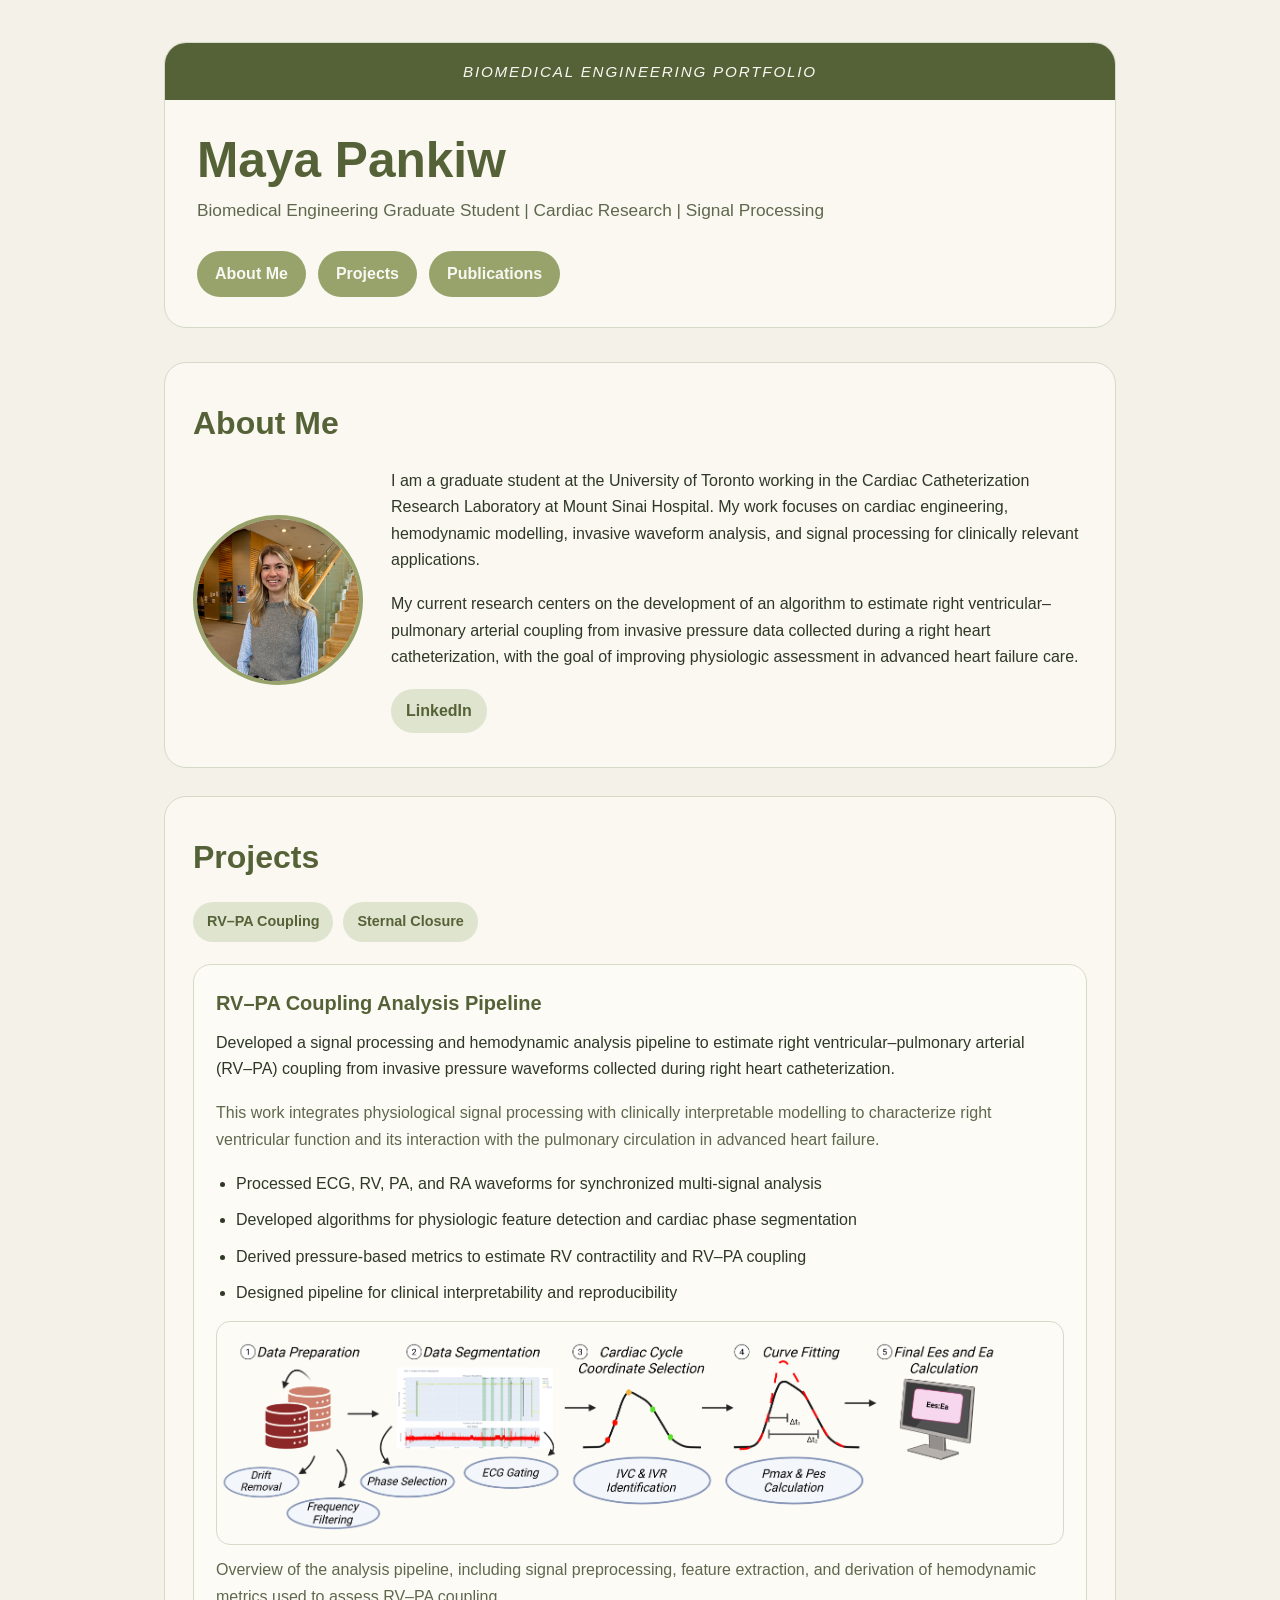
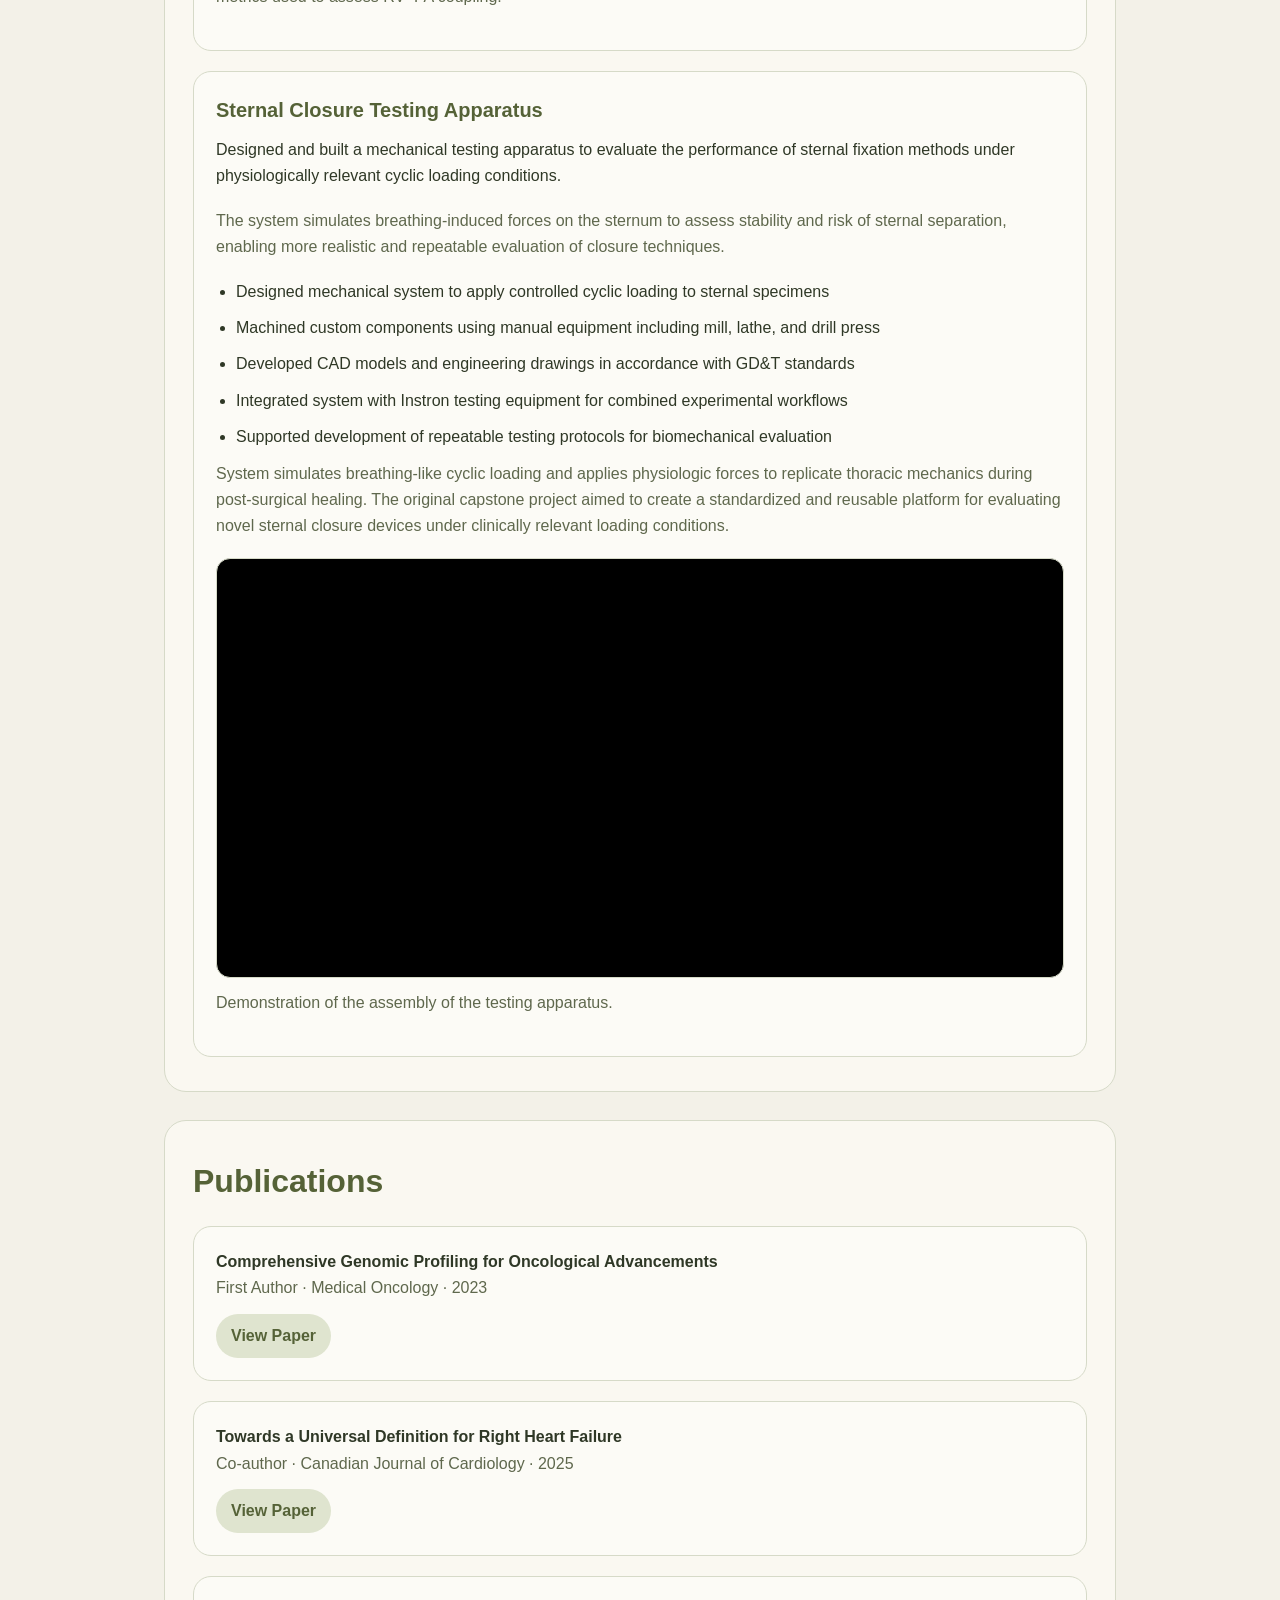
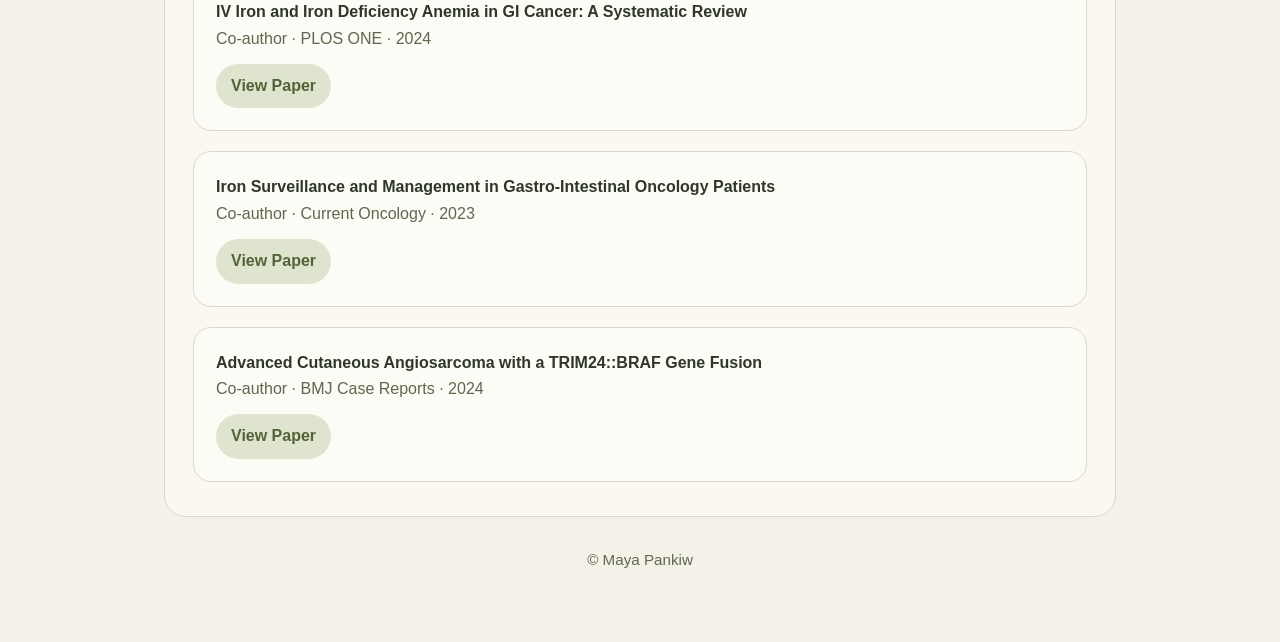
==== index.html @ 1ba50d55 "Update Website Wording index.html" ====
<!DOCTYPE html>
<html lang="en">
<head>
    <meta charset="UTF-8">
    <meta name="viewport" content="width=device-width, initial-scale=1.0">
    <title>Maya Pankiw</title>
    <style>
        :root {
            --bg: #F3F1E8;
            --card: #FAF8F1;
            --text: #2F3826;
            --muted: #5F684D;
            --accent: #97A36A;
            --accent-dark: #556237;
            --accent-soft: #DFE4CF;
            --border: #D6DAC8;
            --white-soft: #F8F7F2;
        }

        * {
            box-sizing: border-box;
            scroll-behavior: smooth;
        }

        body {
            margin: 0;
            font-family: -apple-system, BlinkMacSystemFont, "Segoe UI", Roboto, sans-serif;
            background: var(--bg);
            color: var(--text);
            line-height: 1.65;
        }

        .container {
            max-width: 1000px;
            margin: 0 auto;
            padding: 42px 24px 70px;
        }

        .hero {
            background: var(--card);
            border: 1px solid var(--border);
            border-radius: 22px;
            overflow: hidden;
            margin-bottom: 34px;
        }

        .hero-topbar {
            background: var(--accent-dark);
            color: var(--white-soft);
            text-align: center;
            padding: 16px 0;
            font-size: 0.95rem;
            letter-spacing: 0.12em;
            text-transform: uppercase;
            font-style: italic;
        }

        .hero-content {
            padding: 34px 32px 30px;
        }

        h1 {
            margin: 0 0 10px 0;
            font-size: 3.1rem;
            line-height: 1.05;
            color: var(--accent-dark);
        }

        .subtitle {
            margin: 0;
            color: var(--muted);
            font-size: 1.08rem;
        }

        .nav {
            margin-top: 26px;
            display: flex;
            flex-wrap: wrap;
            gap: 12px;
        }

        .nav a {
            text-decoration: none;
            color: var(--white-soft);
            background: var(--accent);
            padding: 10px 18px;
            border-radius: 999px;
            font-weight: 600;
            transition: 0.2s ease;
        }

        .nav a:hover {
            background: var(--accent-dark);
        }

        section {
            margin-top: 28px;
        }

        .section-card {
            background: var(--card);
            border: 1px solid var(--border);
            border-radius: 22px;
            padding: 34px 28px;
        }

        h2 {
            margin: 0 0 18px 0;
            font-size: 2rem;
            color: var(--accent-dark);
        }

        h3 {
            margin: 0 0 10px 0;
            font-size: 1.25rem;
            color: var(--accent-dark);
        }

        p {
            margin-top: 0;
            margin-bottom: 18px;
        }

        .muted {
            color: var(--muted);
        }

        .about-flex {
            display: flex;
            gap: 28px;
            align-items: center;
        }

        .headshot {
            width: 170px;
            height: 170px;
            object-fit: cover;
            border-radius: 50%;
            border: 4px solid var(--accent);
            flex-shrink: 0;
        }

        .profile-links {
            display: flex;
            flex-wrap: wrap;
            gap: 12px;
            margin-top: 8px;
        }

        .profile-links a {
            text-decoration: none;
            color: var(--accent-dark);
            background: var(--accent-soft);
            padding: 9px 15px;
            border-radius: 999px;
            font-weight: 600;
        }

        .profile-links a:hover {
            background: var(--accent);
            color: var(--white-soft);
        }

        .project-nav {
            display: flex;
            flex-wrap: wrap;
            gap: 10px;
            margin-bottom: 22px;
        }

        .project-nav a {
            text-decoration: none;
            color: var(--accent-dark);
            background: var(--accent-soft);
            padding: 8px 14px;
            border-radius: 999px;
            font-weight: 600;
            font-size: 0.9rem;
        }

        .project-nav a:hover {
            background: var(--accent);
            color: var(--white-soft);
        }

        .project-grid {
            display: grid;
            gap: 20px;
        }

        .project-card {
            border: 1px solid var(--border);
            border-radius: 18px;
            padding: 22px;
            background: rgba(255,255,255,0.35);
        }

        .project-image {
            width: 100%;
            display: block;
            margin-top: 14px;
            border-radius: 14px;
            border: 1px solid var(--border);
        }

        .video-embed {
            width: 100%;
            height: 420px;
            margin-top: 14px;
            border: 1px solid var(--border);
            border-radius: 14px;
            overflow: hidden;
            background: #000;
        }

        .video-embed iframe {
            width: 100%;
            height: 100%;
            border: none;
        }

        ul {
            padding-left: 20px;
            margin-top: 10px;
            margin-bottom: 0;
        }

        li {
            margin-bottom: 10px;
        }

        .footer {
            text-align: center;
            margin-top: 30px;
            color: var(--muted);
            font-size: 0.95rem;
        }

        @media (max-width: 760px) {
            .container {
                padding: 24px 14px 50px;
            }

            .hero-content,
            .section-card {
                padding: 24px 20px;
            }

            h1 {
                font-size: 2.3rem;
            }

            .about-flex {
                flex-direction: column;
                text-align: center;
            }

            .profile-links {
                justify-content: center;
            }

            .headshot {
                width: 140px;
                height: 140px;
            }

            .nav,
            .project-nav {
                justify-content: center;
            }

            .video-embed {
                height: 260px;
            }
        }
    </style>
</head>
<body>
    <div class="container">

        <header class="hero">
            <div class="hero-topbar">
                Biomedical Engineering Portfolio
            </div>

            <div class="hero-content">
                <h1>Maya Pankiw</h1>
                <p class="subtitle">
                    Biomedical Engineering Graduate Student | Cardiac Research | Signal Processing
                </p>

                <nav class="nav">
                    <a href="#about">About Me</a>
                    <a href="#projects">Projects</a>
                    <a href="#publications">Publications</a>
                </nav>
            </div>
        </header>

        <section id="about">
            <div class="section-card">
                <h2>About Me</h2>

                <div class="about-flex">
                    <img src="./mp-headshot.jpeg" alt="Maya Pankiw headshot" class="headshot">

                    <div>
                        <p>
                            I am a graduate student at the University of Toronto working in the Cardiac Catheterization Research Laboratory at Mount Sinai Hospital. My work focuses on cardiac engineering, hemodynamic modelling, invasive waveform analysis, and signal processing for clinically relevant applications.
                        </p>

                        <p>
                            My current research centers on the development of an algorithm to estimate right ventricular–pulmonary arterial coupling from invasive pressure data collected during a right heart catheterization, with the goal of improving physiologic assessment in advanced heart failure care.
                        </p>

                        <div class="profile-links">
                            <a href="https://www.linkedin.com/in/mayapankiw" target="_blank">LinkedIn</a>
                        </div>
                    </div>
                </div>
            </div>
        </section>

        <section id="projects">
            <div class="section-card">
                <h2>Projects</h2>

                <div class="project-nav">
                    <a href="#rvpa">RV–PA Coupling</a>
                    <a href="#sternal">Sternal Closure</a>
                </div>

                <div class="project-grid">

                    <div class="project-card" id="rvpa">
                        <h3>RV–PA Coupling Analysis Pipeline</h3>

                        <p>
                            Developed a signal processing and hemodynamic analysis pipeline to estimate right ventricular–pulmonary arterial (RV–PA) coupling from invasive pressure waveforms collected during right heart catheterization.
                        </p>

                        <p class="muted">
                            This work integrates physiological signal processing with clinically interpretable modelling to characterize right ventricular function and its interaction with the pulmonary circulation in advanced heart failure.
                        </p>

                        <ul>
                            <li>Processed ECG, RV, PA, and RA waveforms for synchronized multi-signal analysis</li>
                            <li>Developed algorithms for physiologic feature detection and cardiac phase segmentation</li>
                            <li>Derived pressure-based metrics to estimate RV contractility and RV–PA coupling</li>
                            <li>Designed pipeline for clinical interpretability and reproducibility</li>
                        </ul>

                        <img src="./Algo-Condensed.png" alt="RV-PA Coupling algorithm overview" class="project-image">

                        <p class="muted" style="margin-top: 12px;">
                            Overview of the analysis pipeline, including signal preprocessing, feature extraction, and derivation of hemodynamic metrics used to assess RV–PA coupling.
                        </p>
                    </div>

                    <div class="project-card" id="sternal">
                        <h3>Sternal Closure Testing Apparatus</h3>

                        <p>
                            Designed and built a mechanical testing apparatus to evaluate the performance of sternal fixation methods under physiologically relevant cyclic loading conditions.
                        </p>

                        <p class="muted">
                            The system simulates breathing-induced forces on the sternum to assess stability and risk of sternal separation, enabling more realistic and repeatable evaluation of closure techniques.
                        </p>

                        <ul>
                            <li>Designed mechanical system to apply controlled cyclic loading to sternal specimens</li>
                            <li>Machined custom components using manual equipment including mill, lathe, and drill press</li>
                            <li>Developed CAD models and engineering drawings in accordance with GD&T standards</li>
                            <li>Integrated system with Instron testing equipment for combined experimental workflows</li>
                            <li>Supported development of repeatable testing protocols for biomechanical evaluation</li>
                        </ul>

                        <p class="muted">
                            System simulates breathing-like cyclic loading and applies physiologic forces to replicate thoracic mechanics during post-surgical healing. The original capstone project aimed to create a standardized and reusable platform for evaluating novel sternal closure devices under clinically relevant loading conditions.
                        </p>

                        <div class="video-embed">
                            <iframe
                                src="https://drive.google.com/file/d/1st239Xb_575VyG1hRy8kA8iKE3fNtm2d0BmwfU2KDoY/preview"
                                allow="autoplay">
                            </iframe>
                        </div>

                        <p class="muted" style="margin-top: 12px;">
                            Demonstration of the assembly of the testing apparatus.
                        </p>
                    </div>

                </div>
            </div>
        </section>

        <section id="publications">
            <div class="section-card">
                <h2>Publications</h2>
        
                <div class="project-grid">
        
                    <div class="project-card">
                        <strong>Comprehensive Genomic Profiling for Oncological Advancements</strong><br>
                        <span class="muted">First Author · Medical Oncology · 2023</span>
        
                        <div class="profile-links" style="margin-top: 12px;">
                            <a href="https://doi.org/10.1007/s12032-023-02228-x" target="_blank">View Paper</a>
                        </div>
                    </div>
        
                    <div class="project-card">
                        <strong>Towards a Universal Definition for Right Heart Failure</strong><br>
                        <span class="muted">Co-author · Canadian Journal of Cardiology · 2025</span>
        
                        <div class="profile-links" style="margin-top: 12px;">
                            <a href="https://doi.org/10.1016/j.cjca.2025.01.035" target="_blank">View Paper</a>
                        </div>
                    </div>
        
                    <div class="project-card">
                        <strong>IV Iron and Iron Deficiency Anemia in GI Cancer: A Systematic Review</strong><br>
                        <span class="muted">Co-author · PLOS ONE · 2024</span>
        
                        <div class="profile-links" style="margin-top: 12px;">
                            <a href="https://doi.org/10.1371/journal.pone.0302964" target="_blank">View Paper</a>
                        </div>
                    </div>
        
                    <div class="project-card">
                        <strong>Iron Surveillance and Management in Gastro-Intestinal Oncology Patients</strong><br>
                        <span class="muted">Co-author · Current Oncology · 2023</span>
        
                        <div class="profile-links" style="margin-top: 12px;">
                            <a href="https://doi.org/10.3390/curroncol30110714" target="_blank">View Paper</a>
                        </div>
                    </div>
        
                    <div class="project-card">
                        <strong>Advanced Cutaneous Angiosarcoma with a TRIM24::BRAF Gene Fusion</strong><br>
                        <span class="muted">Co-author · BMJ Case Reports · 2024</span>
        
                        <div class="profile-links" style="margin-top: 12px;">
                            <a href="https://doi.org/10.1136/bcr-2024-261985" target="_blank">View Paper</a>
                        </div>
                    </div>
        
                </div>
            </div>
        </section>

        <div class="footer">
            © Maya Pankiw
        </div>
    </div>
</body>
</html>
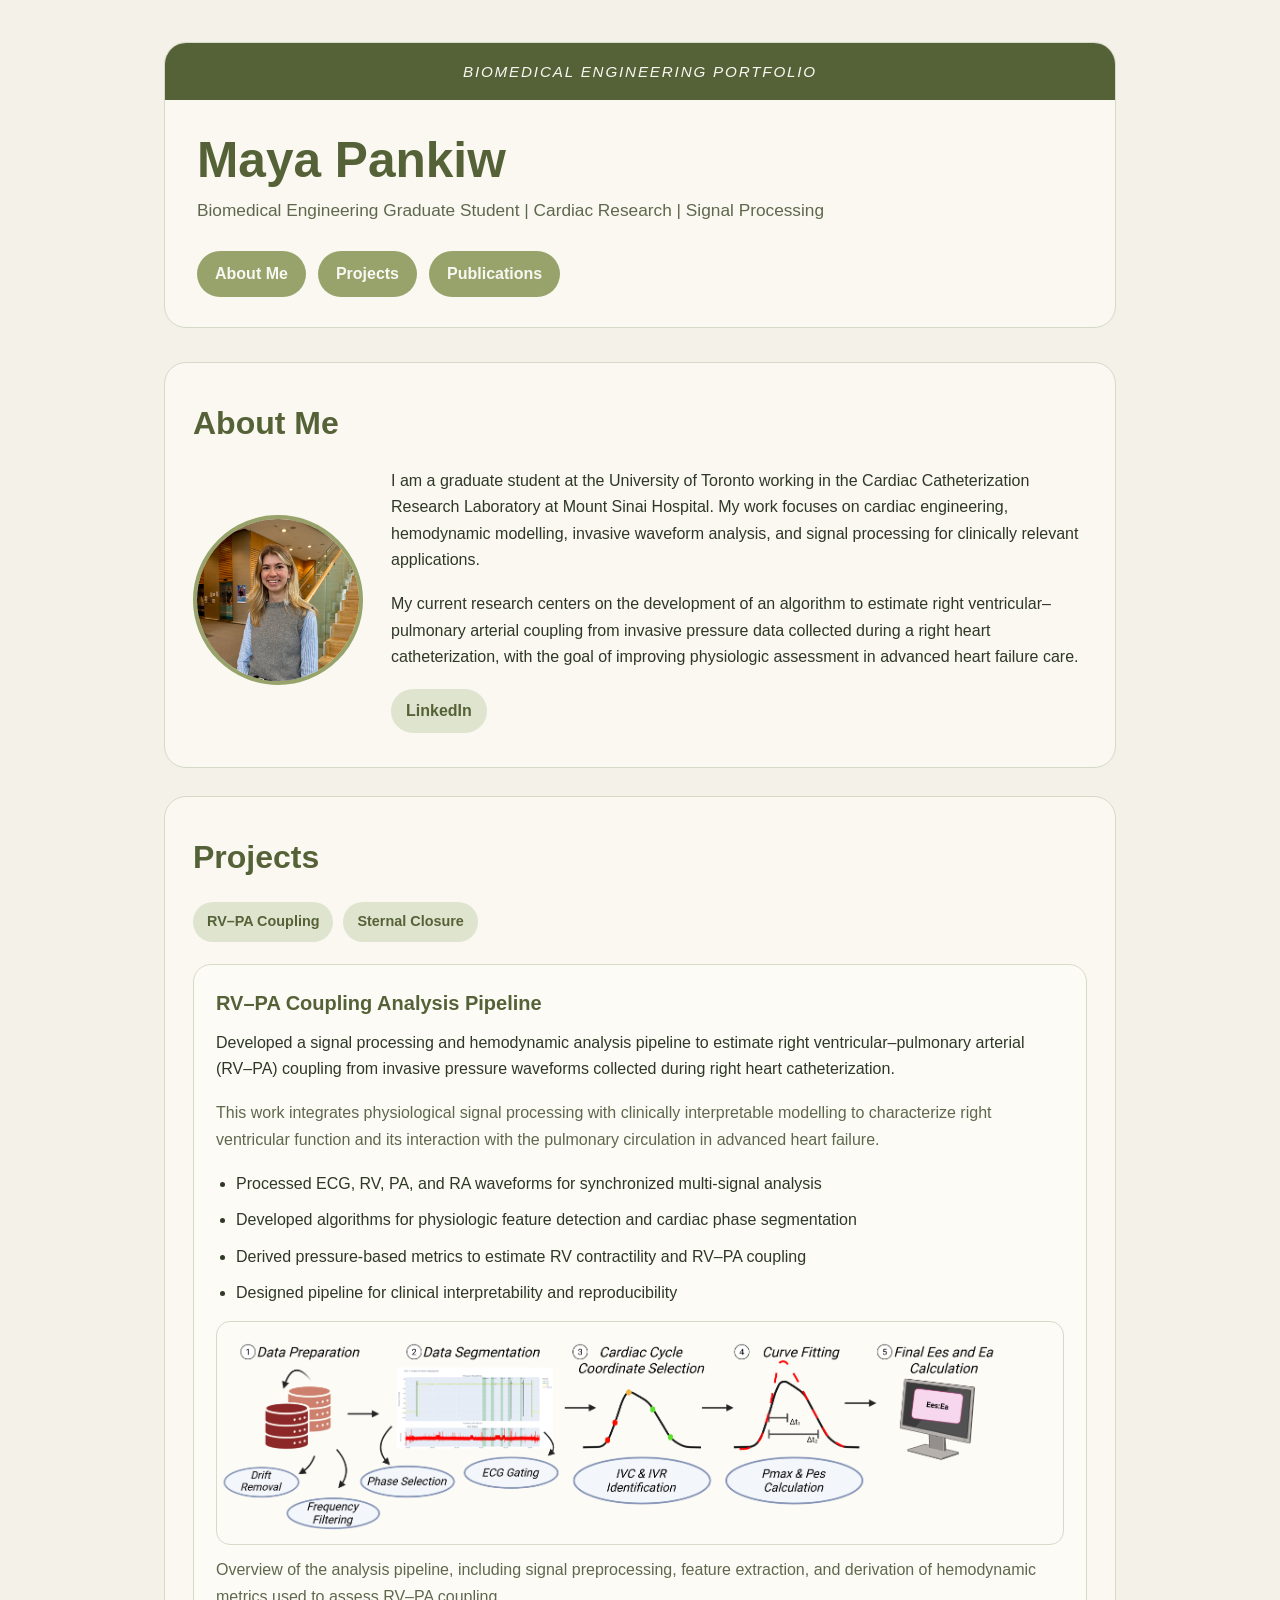
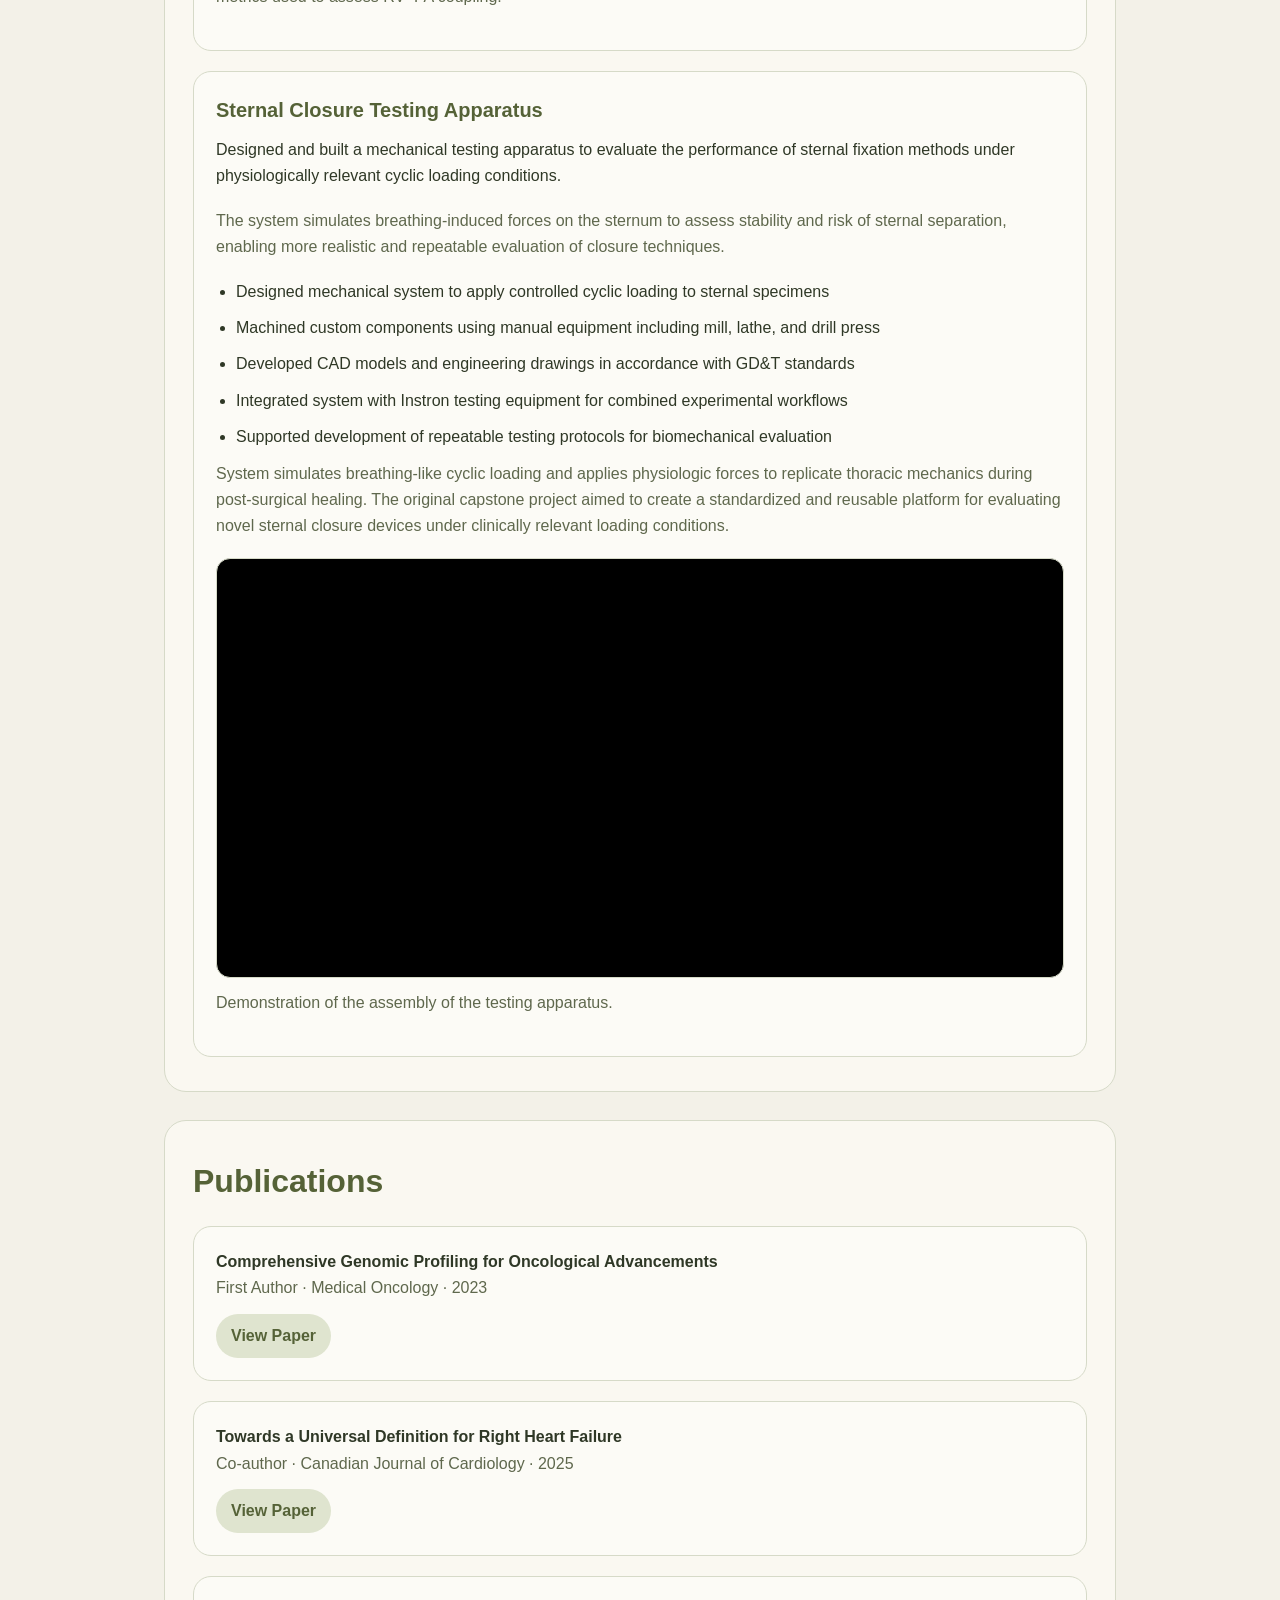
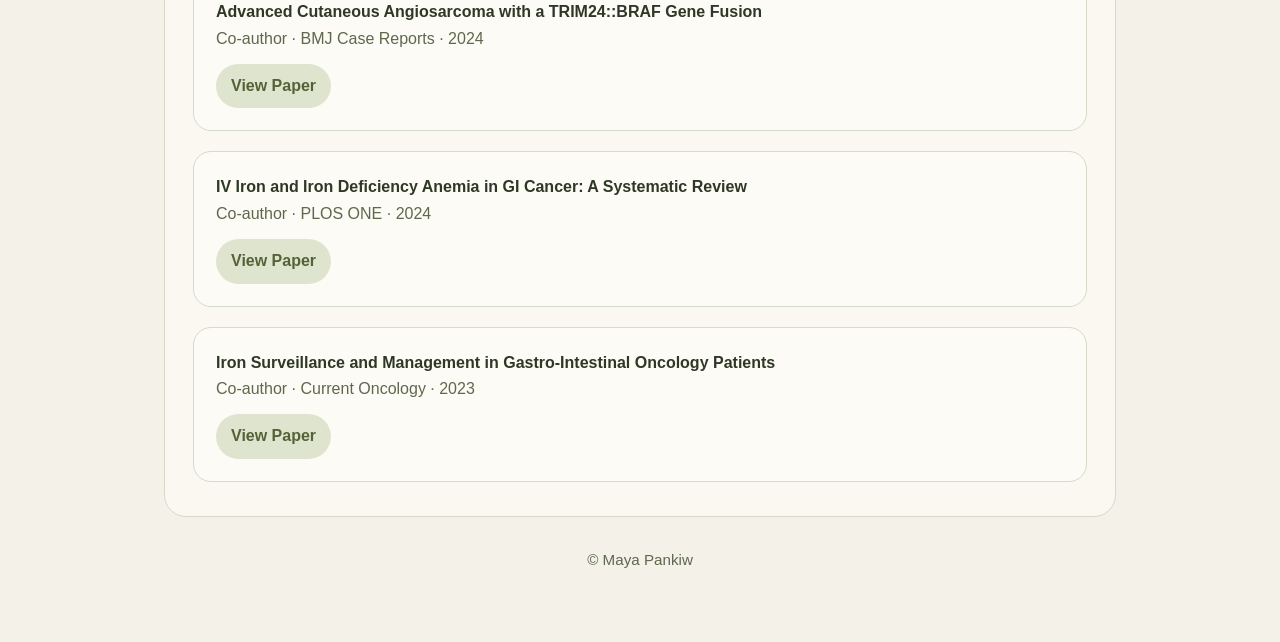
==== commit b5876924: "Update Publications index.html" ====
--- a/index.html
+++ b/index.html
@@ -421,6 +421,15 @@
                     </div>
         
                     <div class="project-card">
+                        <strong>Advanced Cutaneous Angiosarcoma with a TRIM24::BRAF Gene Fusion</strong><br>
+                        <span class="muted">Co-author · BMJ Case Reports · 2024</span>
+        
+                        <div class="profile-links" style="margin-top: 12px;">
+                            <a href="https://doi.org/10.1136/bcr-2024-261985" target="_blank">View Paper</a>
+                        </div>
+                    </div>
+                    
+                    <div class="project-card">
                         <strong>IV Iron and Iron Deficiency Anemia in GI Cancer: A Systematic Review</strong><br>
                         <span class="muted">Co-author · PLOS ONE · 2024</span>
         
@@ -435,15 +444,6 @@
         
                         <div class="profile-links" style="margin-top: 12px;">
                             <a href="https://doi.org/10.3390/curroncol30110714" target="_blank">View Paper</a>
-                        </div>
-                    </div>
-        
-                    <div class="project-card">
-                        <strong>Advanced Cutaneous Angiosarcoma with a TRIM24::BRAF Gene Fusion</strong><br>
-                        <span class="muted">Co-author · BMJ Case Reports · 2024</span>
-        
-                        <div class="profile-links" style="margin-top: 12px;">
-                            <a href="https://doi.org/10.1136/bcr-2024-261985" target="_blank">View Paper</a>
                         </div>
                     </div>
         
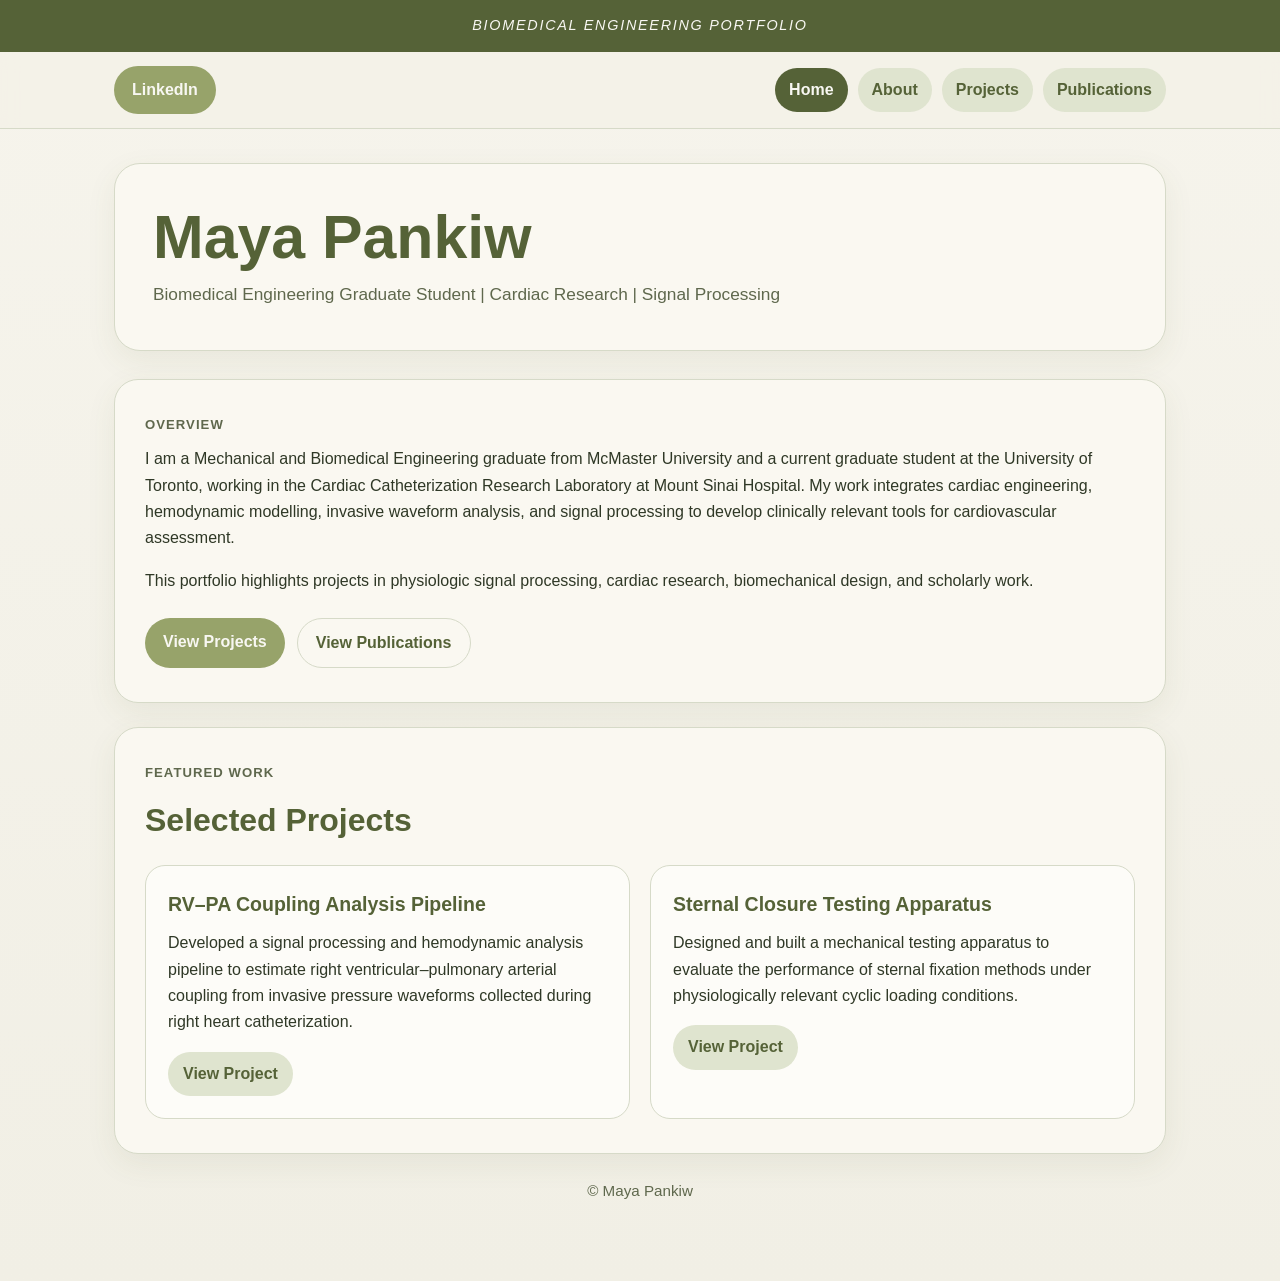
==== commit 65f83b9f: "Update index.html" ====
--- a/index.html
+++ b/index.html
@@ -3,457 +3,73 @@
 <head>
     <meta charset="UTF-8">
     <meta name="viewport" content="width=device-width, initial-scale=1.0">
-    <title>Maya Pankiw</title>
-    <style>
-        :root {
-            --bg: #F3F1E8;
-            --card: #FAF8F1;
-            --text: #2F3826;
-            --muted: #5F684D;
-            --accent: #97A36A;
-            --accent-dark: #556237;
-            --accent-soft: #DFE4CF;
-            --border: #D6DAC8;
-            --white-soft: #F8F7F2;
-        }
-
-        * {
-            box-sizing: border-box;
-            scroll-behavior: smooth;
-        }
-
-        body {
-            margin: 0;
-            font-family: -apple-system, BlinkMacSystemFont, "Segoe UI", Roboto, sans-serif;
-            background: var(--bg);
-            color: var(--text);
-            line-height: 1.65;
-        }
-
-        .container {
-            max-width: 1000px;
-            margin: 0 auto;
-            padding: 42px 24px 70px;
-        }
-
-        .hero {
-            background: var(--card);
-            border: 1px solid var(--border);
-            border-radius: 22px;
-            overflow: hidden;
-            margin-bottom: 34px;
-        }
-
-        .hero-topbar {
-            background: var(--accent-dark);
-            color: var(--white-soft);
-            text-align: center;
-            padding: 16px 0;
-            font-size: 0.95rem;
-            letter-spacing: 0.12em;
-            text-transform: uppercase;
-            font-style: italic;
-        }
-
-        .hero-content {
-            padding: 34px 32px 30px;
-        }
-
-        h1 {
-            margin: 0 0 10px 0;
-            font-size: 3.1rem;
-            line-height: 1.05;
-            color: var(--accent-dark);
-        }
-
-        .subtitle {
-            margin: 0;
-            color: var(--muted);
-            font-size: 1.08rem;
-        }
-
-        .nav {
-            margin-top: 26px;
-            display: flex;
-            flex-wrap: wrap;
-            gap: 12px;
-        }
-
-        .nav a {
-            text-decoration: none;
-            color: var(--white-soft);
-            background: var(--accent);
-            padding: 10px 18px;
-            border-radius: 999px;
-            font-weight: 600;
-            transition: 0.2s ease;
-        }
-
-        .nav a:hover {
-            background: var(--accent-dark);
-        }
-
-        section {
-            margin-top: 28px;
-        }
-
-        .section-card {
-            background: var(--card);
-            border: 1px solid var(--border);
-            border-radius: 22px;
-            padding: 34px 28px;
-        }
-
-        h2 {
-            margin: 0 0 18px 0;
-            font-size: 2rem;
-            color: var(--accent-dark);
-        }
-
-        h3 {
-            margin: 0 0 10px 0;
-            font-size: 1.25rem;
-            color: var(--accent-dark);
-        }
-
-        p {
-            margin-top: 0;
-            margin-bottom: 18px;
-        }
-
-        .muted {
-            color: var(--muted);
-        }
-
-        .about-flex {
-            display: flex;
-            gap: 28px;
-            align-items: center;
-        }
-
-        .headshot {
-            width: 170px;
-            height: 170px;
-            object-fit: cover;
-            border-radius: 50%;
-            border: 4px solid var(--accent);
-            flex-shrink: 0;
-        }
-
-        .profile-links {
-            display: flex;
-            flex-wrap: wrap;
-            gap: 12px;
-            margin-top: 8px;
-        }
-
-        .profile-links a {
-            text-decoration: none;
-            color: var(--accent-dark);
-            background: var(--accent-soft);
-            padding: 9px 15px;
-            border-radius: 999px;
-            font-weight: 600;
-        }
-
-        .profile-links a:hover {
-            background: var(--accent);
-            color: var(--white-soft);
-        }
-
-        .project-nav {
-            display: flex;
-            flex-wrap: wrap;
-            gap: 10px;
-            margin-bottom: 22px;
-        }
-
-        .project-nav a {
-            text-decoration: none;
-            color: var(--accent-dark);
-            background: var(--accent-soft);
-            padding: 8px 14px;
-            border-radius: 999px;
-            font-weight: 600;
-            font-size: 0.9rem;
-        }
-
-        .project-nav a:hover {
-            background: var(--accent);
-            color: var(--white-soft);
-        }
-
-        .project-grid {
-            display: grid;
-            gap: 20px;
-        }
-
-        .project-card {
-            border: 1px solid var(--border);
-            border-radius: 18px;
-            padding: 22px;
-            background: rgba(255,255,255,0.35);
-        }
-
-        .project-image {
-            width: 100%;
-            display: block;
-            margin-top: 14px;
-            border-radius: 14px;
-            border: 1px solid var(--border);
-        }
-
-        .video-embed {
-            width: 100%;
-            height: 420px;
-            margin-top: 14px;
-            border: 1px solid var(--border);
-            border-radius: 14px;
-            overflow: hidden;
-            background: #000;
-        }
-
-        .video-embed iframe {
-            width: 100%;
-            height: 100%;
-            border: none;
-        }
-
-        ul {
-            padding-left: 20px;
-            margin-top: 10px;
-            margin-bottom: 0;
-        }
-
-        li {
-            margin-bottom: 10px;
-        }
-
-        .footer {
-            text-align: center;
-            margin-top: 30px;
-            color: var(--muted);
-            font-size: 0.95rem;
-        }
-
-        @media (max-width: 760px) {
-            .container {
-                padding: 24px 14px 50px;
-            }
-
-            .hero-content,
-            .section-card {
-                padding: 24px 20px;
-            }
-
-            h1 {
-                font-size: 2.3rem;
-            }
-
-            .about-flex {
-                flex-direction: column;
-                text-align: center;
-            }
-
-            .profile-links {
-                justify-content: center;
-            }
-
-            .headshot {
-                width: 140px;
-                height: 140px;
-            }
-
-            .nav,
-            .project-nav {
-                justify-content: center;
-            }
-
-            .video-embed {
-                height: 260px;
-            }
-        }
-    </style>
+    <title>Home | Maya Pankiw</title>
+    <link rel="stylesheet" href="styles.css">
 </head>
 <body>
-    <div class="container">
-
-        <header class="hero">
-            <div class="hero-topbar">
-                Biomedical Engineering Portfolio
-            </div>
-
-            <div class="hero-content">
-                <h1>Maya Pankiw</h1>
-                <p class="subtitle">
-                    Biomedical Engineering Graduate Student | Cardiac Research | Signal Processing
-                </p>
-
+    <div class="site-shell">
+        <div class="topbar">Biomedical Engineering Portfolio</div>
+        <div class="nav-wrap">
+            <div class="nav-inner">
+                <a href="https://www.linkedin.com/in/mayapankiw" target="_blank" class="button">LinkedIn</a>
                 <nav class="nav">
-                    <a href="#about">About Me</a>
-                    <a href="#projects">Projects</a>
-                    <a href="#publications">Publications</a>
+                    <a href="index.html" class="active">Home</a>
+<a href="about.html" class="">About</a>
+<a href="projects.html" class="">Projects</a>
+<a href="publications.html" class="">Publications</a>
                 </nav>
             </div>
-        </header>
+        </div>
 
-        <section id="about">
-            <div class="section-card">
-                <h2>About Me</h2>
+        <main class="container">
+            <header class="hero">
+                <h1>Maya Pankiw</h1>
+                <p>Biomedical Engineering Graduate Student | Cardiac Research | Signal Processing</p>
+            </header>
 
-                <div class="about-flex">
-                    <img src="./mp-headshot.jpeg" alt="Maya Pankiw headshot" class="headshot">
+            <section class="section-card">
+    <div class="kicker">Overview</div>
+    <p>
+        I am a Mechanical and Biomedical Engineering graduate from McMaster University and a current graduate student at the University of Toronto, working in the Cardiac Catheterization Research Laboratory at Mount Sinai Hospital. My work integrates cardiac engineering, hemodynamic modelling, invasive waveform analysis, and signal processing to develop clinically relevant tools for cardiovascular assessment.
+    </p>
+    <p>
+        This portfolio highlights projects in physiologic signal processing, cardiac research, biomechanical design, and scholarly work.
+    </p>
+    <div class="hero-actions">
+        <a class="button" href="projects.html">View Projects</a>
+        <a class="text-link-button" href="publications.html">View Publications</a>
+    </div>
+</section>
 
-                    <div>
-                        <p>
-                            I am a graduate student at the University of Toronto working in the Cardiac Catheterization Research Laboratory at Mount Sinai Hospital. My work focuses on cardiac engineering, hemodynamic modelling, invasive waveform analysis, and signal processing for clinically relevant applications.
-                        </p>
+<section class="section-card">
+    <div class="kicker">Featured Work</div>
+    <h2>Selected Projects</h2>
 
-                        <p>
-                            My current research centers on the development of an algorithm to estimate right ventricular–pulmonary arterial coupling from invasive pressure data collected during a right heart catheterization, with the goal of improving physiologic assessment in advanced heart failure care.
-                        </p>
+    <div class="project-grid">
+        <div class="project-card">
+            <h3>RV–PA Coupling Analysis Pipeline</h3>
+            <p>
+                Developed a signal processing and hemodynamic analysis pipeline to estimate right ventricular–pulmonary arterial coupling from invasive pressure waveforms collected during right heart catheterization.
+            </p>
+            <div class="inline-links">
+                <a href="rvpa.html">View Project</a>
+            </div>
+        </div>
 
-                        <div class="profile-links">
-                            <a href="https://www.linkedin.com/in/mayapankiw" target="_blank">LinkedIn</a>
-                        </div>
-                    </div>
-                </div>
+        <div class="project-card">
+            <h3>Sternal Closure Testing Apparatus</h3>
+            <p>
+                Designed and built a mechanical testing apparatus to evaluate the performance of sternal fixation methods under physiologically relevant cyclic loading conditions.
+            </p>
+            <div class="inline-links">
+                <a href="sternal.html">View Project</a>
             </div>
-        </section>
+        </div>
+    </div>
+</section>
 
-        <section id="projects">
-            <div class="section-card">
-                <h2>Projects</h2>
-
-                <div class="project-nav">
-                    <a href="#rvpa">RV–PA Coupling</a>
-                    <a href="#sternal">Sternal Closure</a>
-                </div>
-
-                <div class="project-grid">
-
-                    <div class="project-card" id="rvpa">
-                        <h3>RV–PA Coupling Analysis Pipeline</h3>
-
-                        <p>
-                            Developed a signal processing and hemodynamic analysis pipeline to estimate right ventricular–pulmonary arterial (RV–PA) coupling from invasive pressure waveforms collected during right heart catheterization.
-                        </p>
-
-                        <p class="muted">
-                            This work integrates physiological signal processing with clinically interpretable modelling to characterize right ventricular function and its interaction with the pulmonary circulation in advanced heart failure.
-                        </p>
-
-                        <ul>
-                            <li>Processed ECG, RV, PA, and RA waveforms for synchronized multi-signal analysis</li>
-                            <li>Developed algorithms for physiologic feature detection and cardiac phase segmentation</li>
-                            <li>Derived pressure-based metrics to estimate RV contractility and RV–PA coupling</li>
-                            <li>Designed pipeline for clinical interpretability and reproducibility</li>
-                        </ul>
-
-                        <img src="./Algo-Condensed.png" alt="RV-PA Coupling algorithm overview" class="project-image">
-
-                        <p class="muted" style="margin-top: 12px;">
-                            Overview of the analysis pipeline, including signal preprocessing, feature extraction, and derivation of hemodynamic metrics used to assess RV–PA coupling.
-                        </p>
-                    </div>
-
-                    <div class="project-card" id="sternal">
-                        <h3>Sternal Closure Testing Apparatus</h3>
-
-                        <p>
-                            Designed and built a mechanical testing apparatus to evaluate the performance of sternal fixation methods under physiologically relevant cyclic loading conditions.
-                        </p>
-
-                        <p class="muted">
-                            The system simulates breathing-induced forces on the sternum to assess stability and risk of sternal separation, enabling more realistic and repeatable evaluation of closure techniques.
-                        </p>
-
-                        <ul>
-                            <li>Designed mechanical system to apply controlled cyclic loading to sternal specimens</li>
-                            <li>Machined custom components using manual equipment including mill, lathe, and drill press</li>
-                            <li>Developed CAD models and engineering drawings in accordance with GD&T standards</li>
-                            <li>Integrated system with Instron testing equipment for combined experimental workflows</li>
-                            <li>Supported development of repeatable testing protocols for biomechanical evaluation</li>
-                        </ul>
-
-                        <p class="muted">
-                            System simulates breathing-like cyclic loading and applies physiologic forces to replicate thoracic mechanics during post-surgical healing. The original capstone project aimed to create a standardized and reusable platform for evaluating novel sternal closure devices under clinically relevant loading conditions.
-                        </p>
-
-                        <div class="video-embed">
-                            <iframe
-                                src="https://drive.google.com/file/d/1st239Xb_575VyG1hRy8kA8iKE3fNtm2d0BmwfU2KDoY/preview"
-                                allow="autoplay">
-                            </iframe>
-                        </div>
-
-                        <p class="muted" style="margin-top: 12px;">
-                            Demonstration of the assembly of the testing apparatus.
-                        </p>
-                    </div>
-
-                </div>
-            </div>
-        </section>
-
-        <section id="publications">
-            <div class="section-card">
-                <h2>Publications</h2>
-        
-                <div class="project-grid">
-        
-                    <div class="project-card">
-                        <strong>Comprehensive Genomic Profiling for Oncological Advancements</strong><br>
-                        <span class="muted">First Author · Medical Oncology · 2023</span>
-        
-                        <div class="profile-links" style="margin-top: 12px;">
-                            <a href="https://doi.org/10.1007/s12032-023-02228-x" target="_blank">View Paper</a>
-                        </div>
-                    </div>
-        
-                    <div class="project-card">
-                        <strong>Towards a Universal Definition for Right Heart Failure</strong><br>
-                        <span class="muted">Co-author · Canadian Journal of Cardiology · 2025</span>
-        
-                        <div class="profile-links" style="margin-top: 12px;">
-                            <a href="https://doi.org/10.1016/j.cjca.2025.01.035" target="_blank">View Paper</a>
-                        </div>
-                    </div>
-        
-                    <div class="project-card">
-                        <strong>Advanced Cutaneous Angiosarcoma with a TRIM24::BRAF Gene Fusion</strong><br>
-                        <span class="muted">Co-author · BMJ Case Reports · 2024</span>
-        
-                        <div class="profile-links" style="margin-top: 12px;">
-                            <a href="https://doi.org/10.1136/bcr-2024-261985" target="_blank">View Paper</a>
-                        </div>
-                    </div>
-                    
-                    <div class="project-card">
-                        <strong>IV Iron and Iron Deficiency Anemia in GI Cancer: A Systematic Review</strong><br>
-                        <span class="muted">Co-author · PLOS ONE · 2024</span>
-        
-                        <div class="profile-links" style="margin-top: 12px;">
-                            <a href="https://doi.org/10.1371/journal.pone.0302964" target="_blank">View Paper</a>
-                        </div>
-                    </div>
-        
-                    <div class="project-card">
-                        <strong>Iron Surveillance and Management in Gastro-Intestinal Oncology Patients</strong><br>
-                        <span class="muted">Co-author · Current Oncology · 2023</span>
-        
-                        <div class="profile-links" style="margin-top: 12px;">
-                            <a href="https://doi.org/10.3390/curroncol30110714" target="_blank">View Paper</a>
-                        </div>
-                    </div>
-        
-                </div>
-            </div>
-        </section>
-
-        <div class="footer">
-            © Maya Pankiw
-        </div>
+            <div class="footer">© Maya Pankiw</div>
+        </main>
     </div>
 </body>
 </html>
--- a/styles.css
+++ b/styles.css
@@ -0,0 +1,357 @@
+:root {
+    --bg: #F3F1E8;
+    --card: #FAF8F1;
+    --text: #2F3826;
+    --muted: #5F684D;
+    --accent: #97A36A;
+    --accent-dark: #556237;
+    --accent-soft: #DFE4CF;
+    --border: #D6DAC8;
+    --white-soft: #F8F7F2;
+    --shadow: 0 10px 30px rgba(85, 98, 55, 0.08);
+    --maxw: 1100px;
+}
+
+* {
+    box-sizing: border-box;
+}
+
+html {
+    scroll-behavior: smooth;
+}
+
+body {
+    margin: 0;
+    font-family: -apple-system, BlinkMacSystemFont, "Segoe UI", Roboto, sans-serif;
+    background: linear-gradient(to bottom, #f6f4ec 0%, #f1efe5 100%);
+    color: var(--text);
+    line-height: 1.65;
+}
+
+a {
+    color: var(--accent-dark);
+}
+
+img {
+    max-width: 100%;
+}
+
+.site-shell {
+    min-height: 100vh;
+}
+
+.topbar {
+    background: var(--accent-dark);
+    color: var(--white-soft);
+    text-align: center;
+    padding: 14px 20px;
+    letter-spacing: 0.12em;
+    text-transform: uppercase;
+    font-style: italic;
+    font-size: 0.9rem;
+}
+
+.nav-wrap {
+    position: sticky;
+    top: 0;
+    z-index: 100;
+    backdrop-filter: blur(8px);
+    background: rgba(243, 241, 232, 0.92);
+    border-bottom: 1px solid var(--border);
+}
+
+.nav-inner {
+    max-width: var(--maxw);
+    margin: 0 auto;
+    padding: 14px 24px;
+    display: flex;
+    align-items: center;
+    justify-content: space-between;
+    gap: 16px;
+}
+
+.brand {
+    font-weight: 700;
+    color: var(--accent-dark);
+    text-decoration: none;
+    letter-spacing: 0.02em;
+}
+
+.nav {
+    display: flex;
+    flex-wrap: wrap;
+    gap: 10px;
+}
+
+.nav a {
+    text-decoration: none;
+    color: var(--accent-dark);
+    background: var(--accent-soft);
+    padding: 9px 14px;
+    border-radius: 999px;
+    font-weight: 600;
+    transition: 0.2s ease;
+}
+
+.nav a:hover,
+.nav a.active {
+    background: var(--accent-dark);
+    color: var(--white-soft);
+}
+
+.container {
+    max-width: var(--maxw);
+    margin: 0 auto;
+    padding: 34px 24px 70px;
+}
+
+.hero {
+    background: var(--card);
+    border: 1px solid var(--border);
+    border-radius: 26px;
+    padding: 42px 38px;
+    box-shadow: var(--shadow);
+    margin-bottom: 28px;
+}
+
+.hero h1 {
+    margin: 0 0 10px 0;
+    font-size: clamp(2.2rem, 5vw, 3.8rem);
+    line-height: 1.05;
+    color: var(--accent-dark);
+}
+
+.hero p {
+    margin: 0;
+    color: var(--muted);
+    font-size: 1.08rem;
+    max-width: 760px;
+}
+
+.hero-actions {
+    margin-top: 24px;
+    display: flex;
+    flex-wrap: wrap;
+    gap: 12px;
+}
+
+.button,
+.text-link-button {
+    display: inline-block;
+    text-decoration: none;
+    border-radius: 999px;
+    padding: 11px 18px;
+    font-weight: 700;
+    transition: 0.2s ease;
+}
+
+.button {
+    background: var(--accent);
+    color: var(--white-soft);
+}
+
+.button:hover {
+    background: var(--accent-dark);
+}
+
+.text-link-button {
+    background: transparent;
+    color: var(--accent-dark);
+    border: 1px solid var(--border);
+}
+
+.text-link-button:hover {
+    background: var(--accent-soft);
+}
+
+.section-card {
+    background: var(--card);
+    border: 1px solid var(--border);
+    border-radius: 24px;
+    padding: 34px 30px;
+    box-shadow: var(--shadow);
+    margin-bottom: 24px;
+}
+
+h2 {
+    margin: 0 0 18px 0;
+    font-size: 2rem;
+    color: var(--accent-dark);
+}
+
+h3 {
+    margin: 0 0 10px 0;
+    font-size: 1.22rem;
+    color: var(--accent-dark);
+}
+
+p {
+    margin-top: 0;
+    margin-bottom: 16px;
+}
+
+.muted {
+    color: var(--muted);
+}
+
+.kicker {
+    margin-bottom: 10px;
+    color: var(--muted);
+    text-transform: uppercase;
+    letter-spacing: 0.08em;
+    font-size: 0.82rem;
+    font-weight: 700;
+}
+
+.about-flex {
+    display: flex;
+    gap: 28px;
+    align-items: center;
+}
+
+.headshot {
+    width: 180px;
+    height: 180px;
+    object-fit: cover;
+    border-radius: 50%;
+    border: 4px solid var(--accent);
+    flex-shrink: 0;
+    box-shadow: var(--shadow);
+}
+
+.profile-links,
+.inline-links {
+    display: flex;
+    flex-wrap: wrap;
+    gap: 12px;
+    margin-top: 10px;
+}
+
+.profile-links a,
+.inline-links a {
+    text-decoration: none;
+    color: var(--accent-dark);
+    background: var(--accent-soft);
+    padding: 9px 15px;
+    border-radius: 999px;
+    font-weight: 600;
+    transition: 0.2s ease;
+}
+
+.profile-links a:hover,
+.inline-links a:hover {
+    background: var(--accent);
+    color: var(--white-soft);
+}
+
+.project-grid,
+.pub-grid {
+    display: grid;
+    gap: 20px;
+    grid-template-columns: repeat(2, minmax(0, 1fr));
+}
+
+.project-card,
+.pub-card {
+    border: 1px solid var(--border);
+    border-radius: 20px;
+    padding: 22px;
+    background: rgba(255,255,255,0.45);
+}
+
+.project-card p:last-child,
+.pub-card p:last-child {
+    margin-bottom: 0;
+}
+
+.project-image {
+    width: 100%;
+    display: block;
+    margin-top: 14px;
+    border-radius: 16px;
+    border: 1px solid var(--border);
+}
+
+.video-embed {
+    width: 100%;
+    height: 430px;
+    margin-top: 14px;
+    border: 1px solid var(--border);
+    border-radius: 16px;
+    overflow: hidden;
+    background: #000;
+}
+
+.video-embed iframe {
+    width: 100%;
+    height: 100%;
+    border: none;
+}
+
+ul {
+    padding-left: 20px;
+    margin-top: 8px;
+    margin-bottom: 16px;
+}
+
+li {
+    margin-bottom: 10px;
+}
+
+.back-link {
+    display: inline-block;
+    margin-bottom: 16px;
+    text-decoration: none;
+    font-weight: 700;
+    color: var(--accent-dark);
+}
+
+.footer {
+    text-align: center;
+    margin-top: 18px;
+    color: var(--muted);
+    font-size: 0.95rem;
+    padding-bottom: 8px;
+}
+
+@media (max-width: 860px) {
+    .project-grid,
+    .pub-grid {
+        grid-template-columns: 1fr;
+    }
+
+    .about-flex {
+        flex-direction: column;
+        align-items: flex-start;
+    }
+
+    .headshot {
+        width: 150px;
+        height: 150px;
+    }
+
+    .video-embed {
+        height: 280px;
+    }
+}
+
+@media (max-width: 640px) {
+    .container {
+        padding: 24px 14px 46px;
+    }
+
+    .nav-inner {
+        padding: 12px 14px;
+        flex-direction: column;
+        align-items: flex-start;
+    }
+
+    .hero,
+    .section-card {
+        padding: 24px 20px;
+    }
+
+    .nav {
+        gap: 8px;
+    }
+}
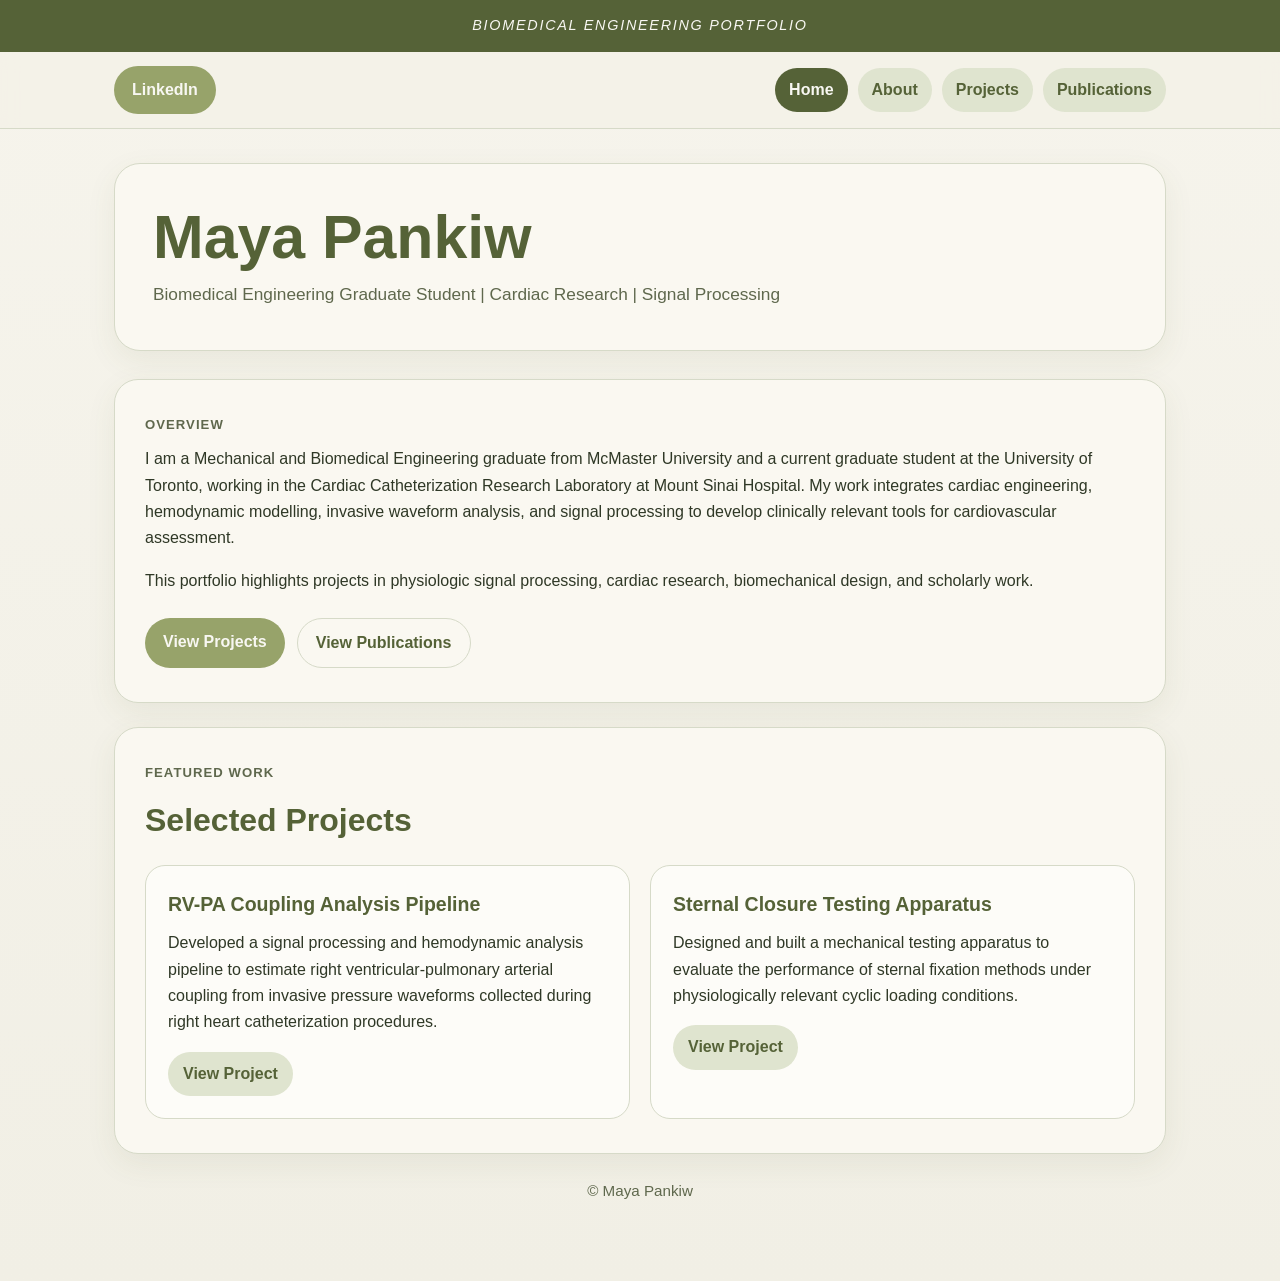
==== commit 38096f27: "Update index.html" ====
--- a/index.html
+++ b/index.html
@@ -47,9 +47,9 @@
 
     <div class="project-grid">
         <div class="project-card">
-            <h3>RV–PA Coupling Analysis Pipeline</h3>
+            <h3>RV-PA Coupling Analysis Pipeline</h3>
             <p>
-                Developed a signal processing and hemodynamic analysis pipeline to estimate right ventricular–pulmonary arterial coupling from invasive pressure waveforms collected during right heart catheterization.
+                Developed a signal processing and hemodynamic analysis pipeline to estimate right ventricular-pulmonary arterial coupling from invasive pressure waveforms collected during right heart catheterization procedures.
             </p>
             <div class="inline-links">
                 <a href="rvpa.html">View Project</a>
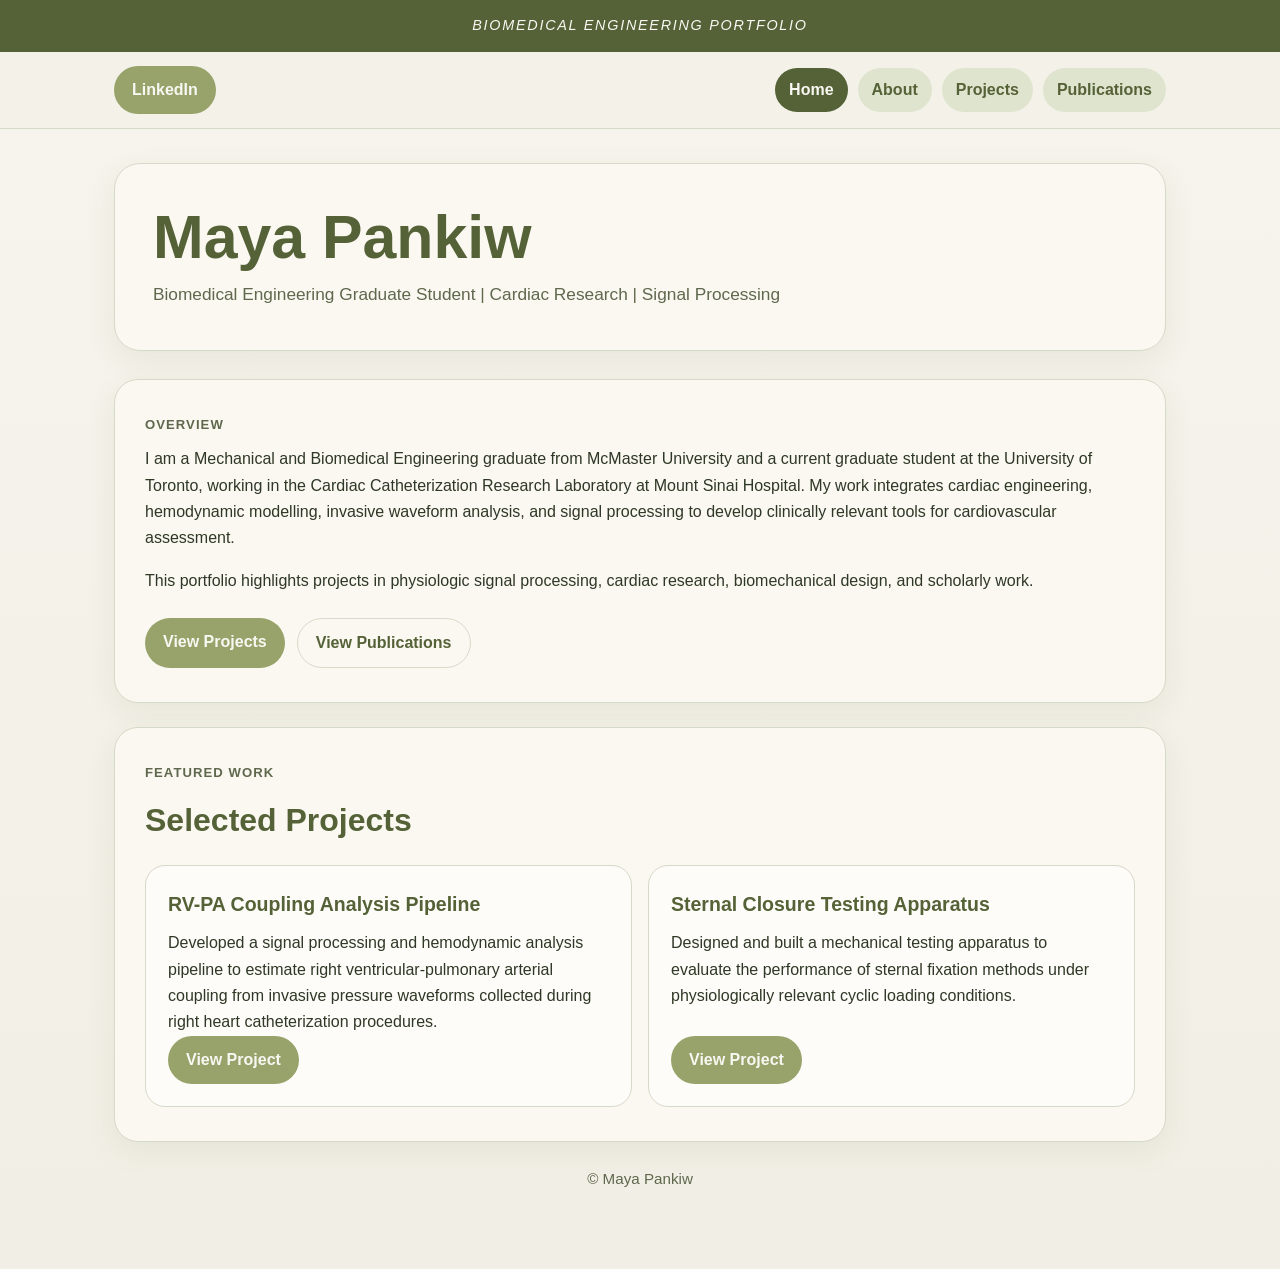
==== commit 13bba081: "Update index.html" ====
--- a/index.html
+++ b/index.html
@@ -47,23 +47,23 @@
 
     <div class="project-grid">
         <div class="project-card">
-            <h3>RV-PA Coupling Analysis Pipeline</h3>
-            <p>
-                Developed a signal processing and hemodynamic analysis pipeline to estimate right ventricular-pulmonary arterial coupling from invasive pressure waveforms collected during right heart catheterization procedures.
-            </p>
-            <div class="inline-links">
-                <a href="rvpa.html">View Project</a>
+            <div>
+                <h3>RV-PA Coupling Analysis Pipeline</h3>
+                <p>
+                    Developed a signal processing and hemodynamic analysis pipeline to estimate right ventricular-pulmonary arterial coupling from invasive pressure waveforms collected during right heart catheterization procedures.
+                </p>
             </div>
+            <a href="rvpa.html" class="button project-button">View Project</a>
         </div>
-
+        
         <div class="project-card">
-            <h3>Sternal Closure Testing Apparatus</h3>
-            <p>
-                Designed and built a mechanical testing apparatus to evaluate the performance of sternal fixation methods under physiologically relevant cyclic loading conditions.
-            </p>
-            <div class="inline-links">
-                <a href="sternal.html">View Project</a>
+            <div>
+                <h3>Sternal Closure Testing Apparatus</h3>
+                <p>
+                    Designed and built a mechanical testing apparatus to evaluate the performance of sternal fixation methods under physiologically relevant cyclic loading conditions.
+                </p>
             </div>
+            <a href="sternal.html" class="button project-button">View Project</a>
         </div>
     </div>
 </section>
--- a/styles.css
+++ b/styles.css
@@ -138,6 +138,7 @@
 .button,
 .text-link-button {
     display: inline-block;
+    width: auto;
     text-decoration: none;
     border-radius: 999px;
     padding: 11px 18px;
@@ -219,16 +220,14 @@
     box-shadow: var(--shadow);
 }
 
-.profile-links,
-.inline-links {
+.profile-links {
     display: flex;
     flex-wrap: wrap;
     gap: 12px;
     margin-top: 10px;
 }
 
-.profile-links a,
-.inline-links a {
+.profile-links a {
     text-decoration: none;
     color: var(--accent-dark);
     background: var(--accent-soft);
@@ -238,8 +237,7 @@
     transition: 0.2s ease;
 }
 
-.profile-links a:hover,
-.inline-links a:hover {
+.profile-links a:hover {
     background: var(--accent);
     color: var(--white-soft);
 }
@@ -247,7 +245,7 @@
 .project-grid,
 .pub-grid {
     display: grid;
-    gap: 20px;
+    gap: 16px;
     grid-template-columns: repeat(2, minmax(0, 1fr));
 }
 
@@ -256,7 +254,44 @@
     border: 1px solid var(--border);
     border-radius: 20px;
     padding: 22px;
-    background: rgba(255,255,255,0.45);
+    background: rgba(255, 255, 255, 0.45);
+}
+
+.project-card {
+    display: flex;
+    flex-direction: column;
+}
+
+.project-button {
+    margin-top: auto;
+    align-self: flex-start;
+}
+
+.pub-card {
+    padding: 18px 18px 16px;
+}
+
+.pub-card h3,
+.pub-card strong {
+    display: block;
+    min-height: 2.5em;
+    line-height: 1.25;
+    margin-bottom: 4px;
+}
+
+.pub-card .muted {
+    display: block;
+    margin-bottom: 8px;
+    line-height: 1.3;
+}
+
+.pub-card .profile-links {
+    margin-top: 0;
+}
+
+.pub-card .profile-links a {
+    padding: 8px 14px;
+    font-size: 0.95rem;
 }
 
 .project-card p:last-child,
@@ -354,4 +389,4 @@
     .nav {
         gap: 8px;
     }
-}+}
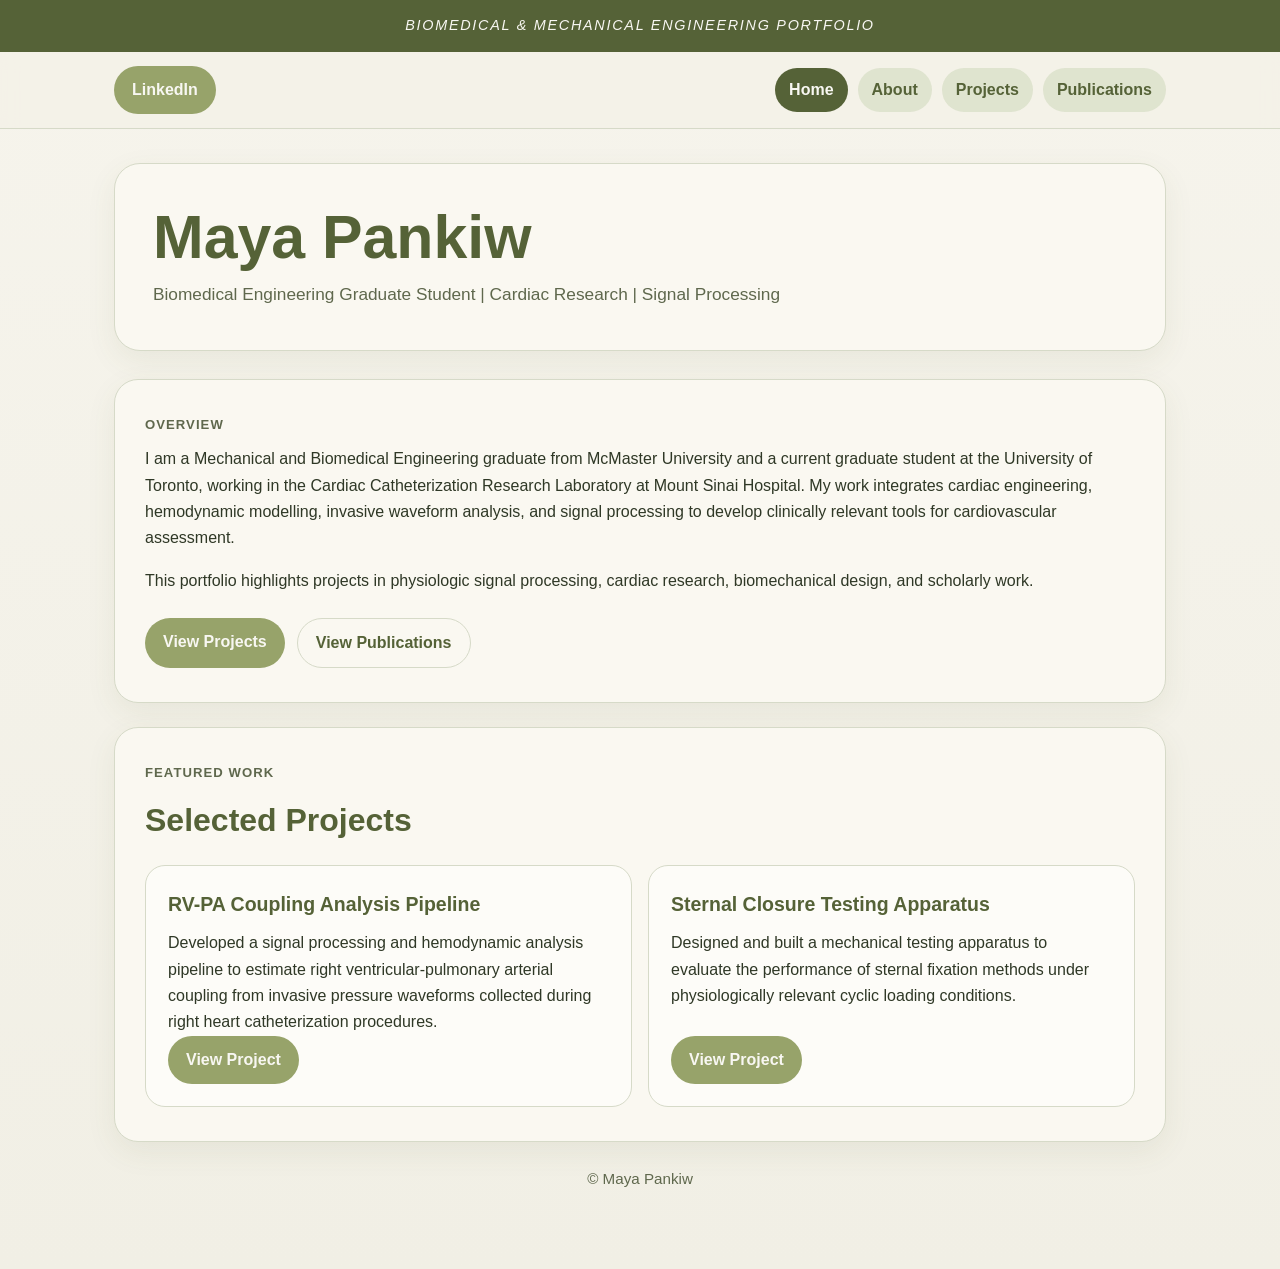
==== commit 849f4e5f: "Update index.html" ====
--- a/index.html
+++ b/index.html
@@ -8,7 +8,7 @@
 </head>
 <body>
     <div class="site-shell">
-        <div class="topbar">Biomedical Engineering Portfolio</div>
+        <div class="topbar">Biomedical & Mechanical Engineering Portfolio</div>
         <div class="nav-wrap">
             <div class="nav-inner">
                 <a href="https://www.linkedin.com/in/mayapankiw" target="_blank" class="button">LinkedIn</a>
--- a/styles.css
+++ b/styles.css
@@ -307,6 +307,11 @@
     border: 1px solid var(--border);
 }
 
+.project-button {
+    margin-top: auto;
+    align-self: flex-start;
+}
+
 .video-embed {
     width: 100%;
     height: 430px;
@@ -390,3 +395,16 @@
         gap: 8px;
     }
 }
+
+.highlight-statement {
+  text-align: center;
+  color: #6B8E23;           /* your olive */
+  font-style: italic;
+  font-weight: 600;         /* softer than bold */
+  font-size: 1.15rem;
+  line-height: 1.6;
+  margin: 25px 0;
+  max-width: 800px;
+  margin-left: auto;
+  margin-right: auto;
+}
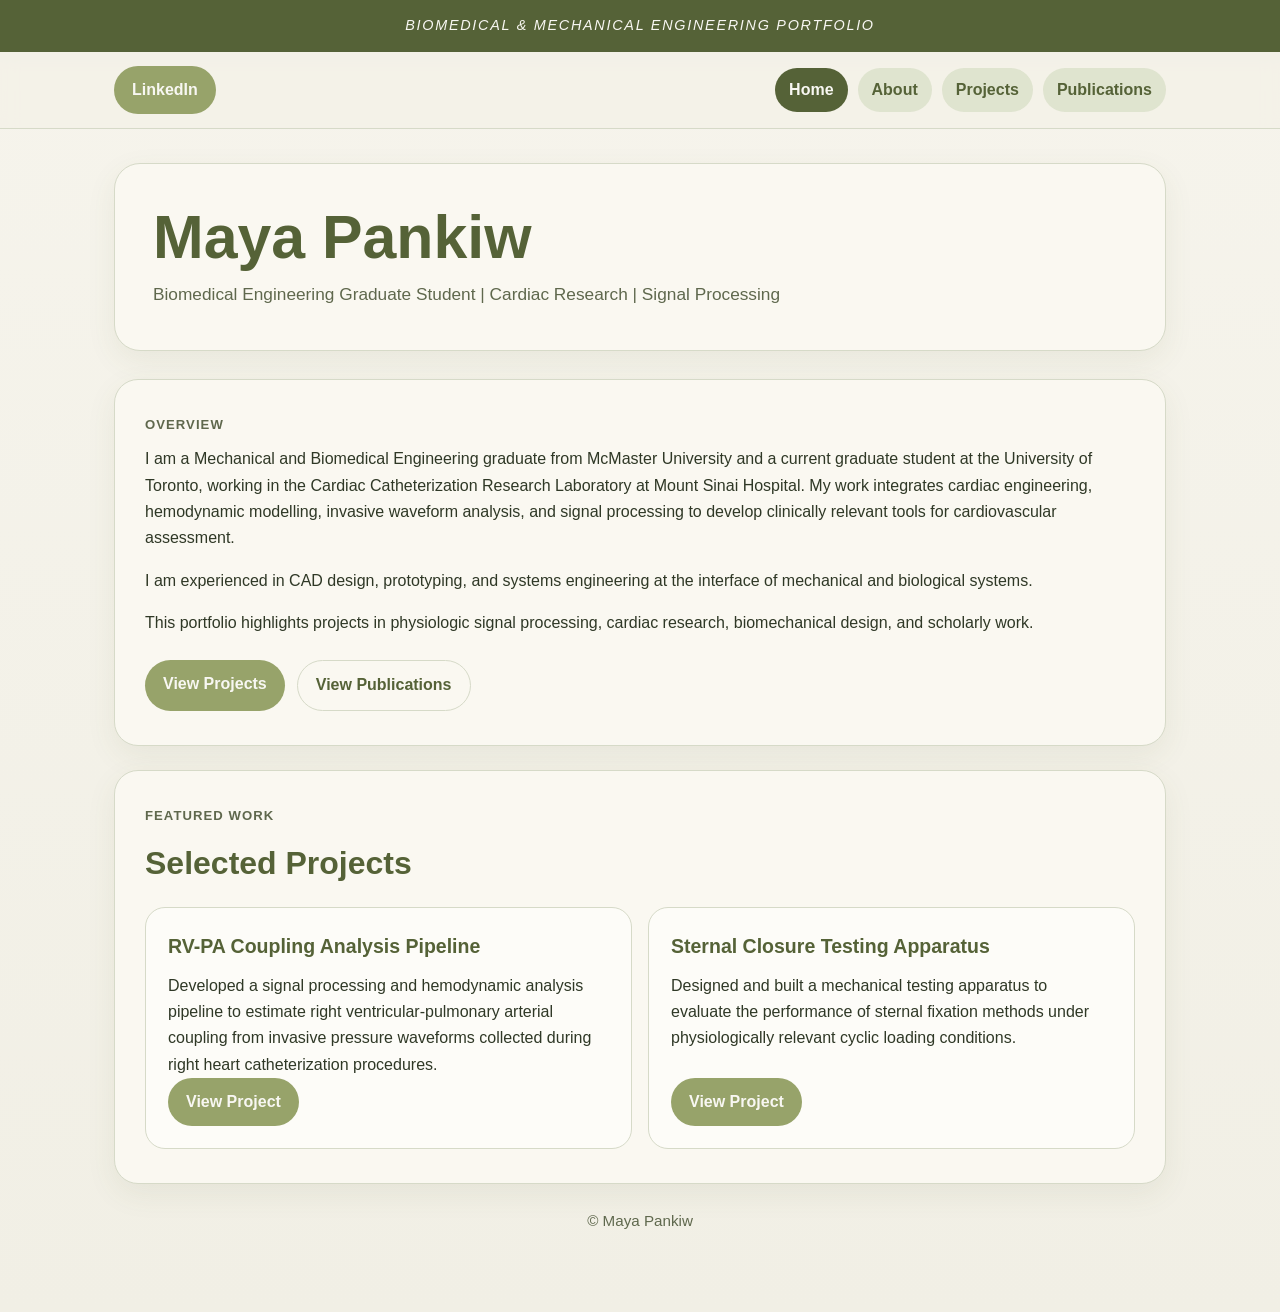
==== commit 1d3d9af2: "Update index.html" ====
--- a/index.html
+++ b/index.html
@@ -31,6 +31,9 @@
     <div class="kicker">Overview</div>
     <p>
         I am a Mechanical and Biomedical Engineering graduate from McMaster University and a current graduate student at the University of Toronto, working in the Cardiac Catheterization Research Laboratory at Mount Sinai Hospital. My work integrates cardiac engineering, hemodynamic modelling, invasive waveform analysis, and signal processing to develop clinically relevant tools for cardiovascular assessment.
+    </p>
+    <p>
+        I am experienced in CAD design, prototyping, and systems engineering at the interface of mechanical and biological systems.
     </p>
     <p>
         This portfolio highlights projects in physiologic signal processing, cardiac research, biomechanical design, and scholarly work.
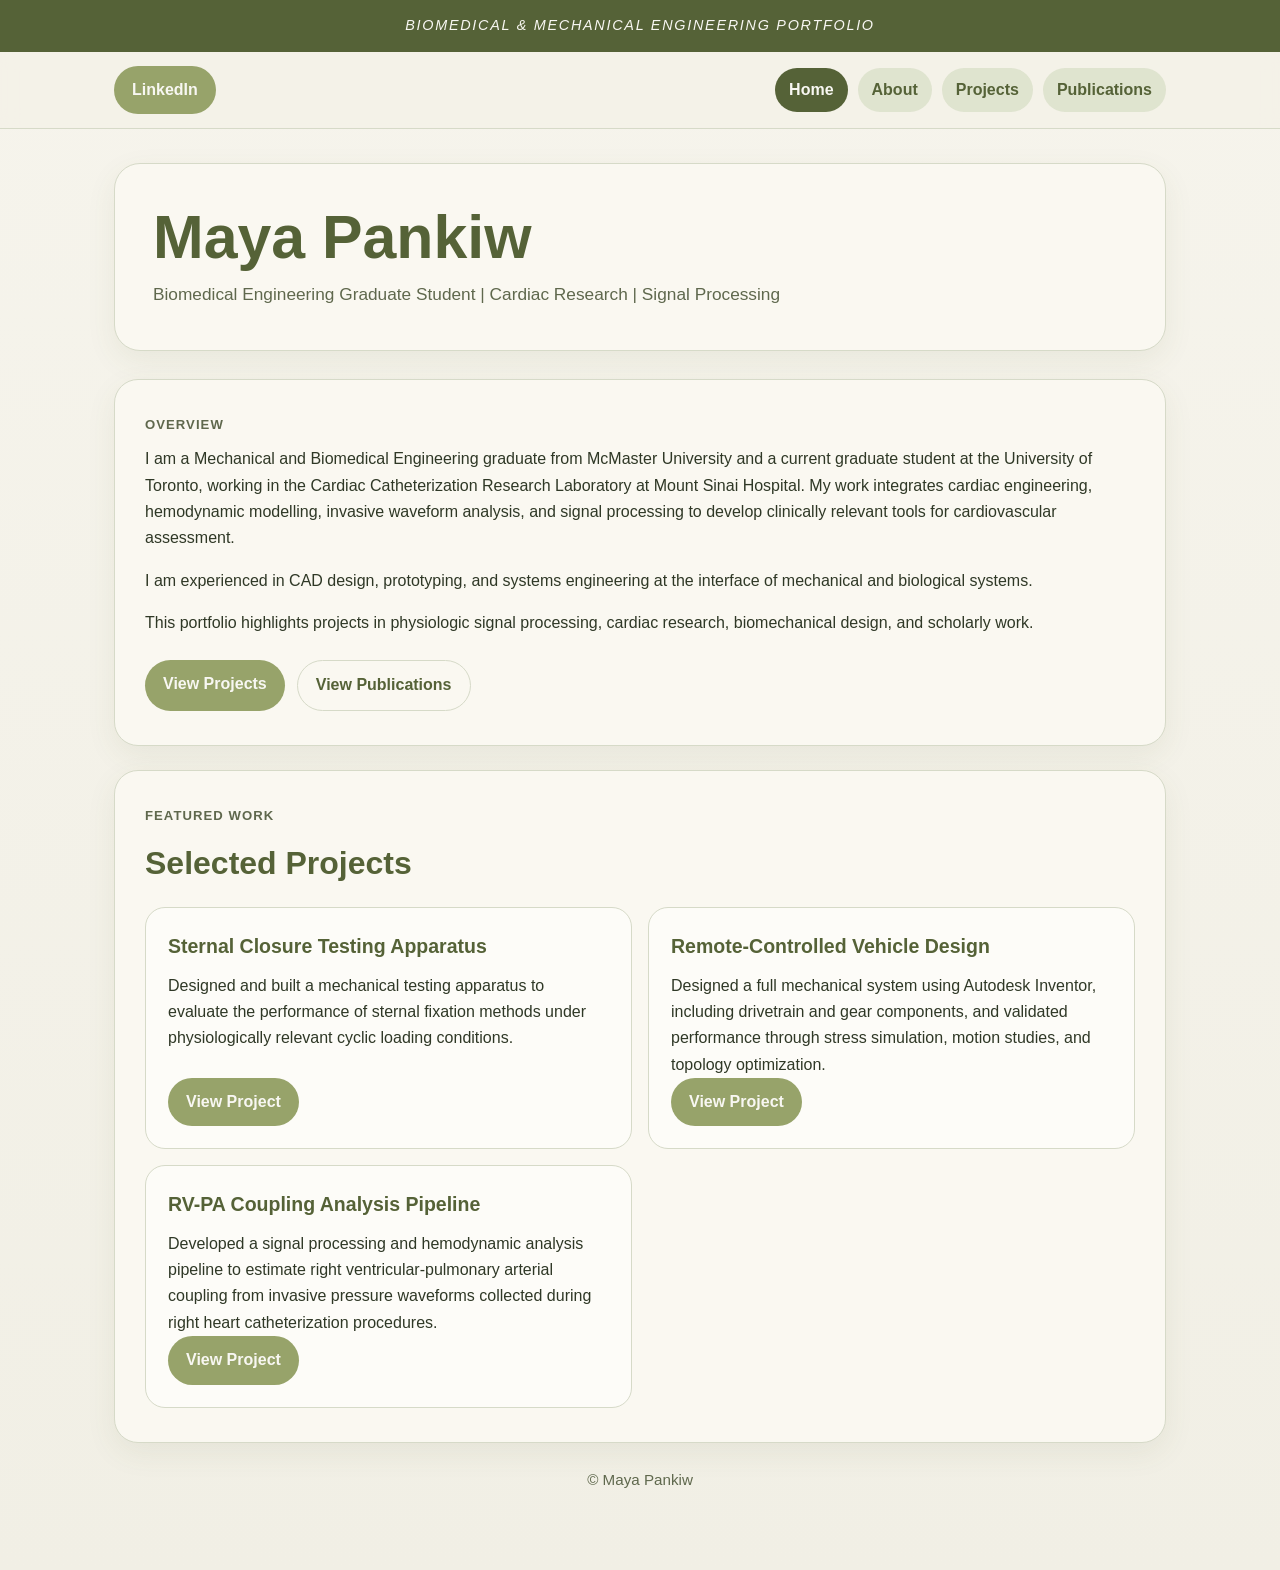
==== commit 4866c0a8: "Update index.html" ====
--- a/index.html
+++ b/index.html
@@ -48,27 +48,39 @@
     <div class="kicker">Featured Work</div>
     <h2>Selected Projects</h2>
 
-    <div class="project-grid">
-        <div class="project-card">
-            <div>
-                <h3>RV-PA Coupling Analysis Pipeline</h3>
-                <p>
-                    Developed a signal processing and hemodynamic analysis pipeline to estimate right ventricular-pulmonary arterial coupling from invasive pressure waveforms collected during right heart catheterization procedures.
-                </p>
-            </div>
-            <a href="rvpa.html" class="button project-button">View Project</a>
+<div class="project-grid">
+
+    <div class="project-card">
+        <div>
+            <h3>Sternal Closure Testing Apparatus</h3>
+            <p>
+                Designed and built a mechanical testing apparatus to evaluate the performance of sternal fixation methods under physiologically relevant cyclic loading conditions.
+            </p>
         </div>
-        
-        <div class="project-card">
-            <div>
-                <h3>Sternal Closure Testing Apparatus</h3>
-                <p>
-                    Designed and built a mechanical testing apparatus to evaluate the performance of sternal fixation methods under physiologically relevant cyclic loading conditions.
-                </p>
-            </div>
-            <a href="sternal.html" class="button project-button">View Project</a>
+        <a href="sternal.html" class="button project-button">View Project</a>
+    </div>
+
+    <div class="project-card">
+        <div>
+            <h3>Remote-Controlled Vehicle Design</h3>
+            <p>
+                Designed a full mechanical system using Autodesk Inventor, including drivetrain and gear components, and validated performance through stress simulation, motion studies, and topology optimization.
+            </p>
         </div>
+        <a href="rc.html" class="button project-button">View Project</a>
     </div>
+
+    <div class="project-card">
+        <div>
+            <h3>RV-PA Coupling Analysis Pipeline</h3>
+            <p>
+                Developed a signal processing and hemodynamic analysis pipeline to estimate right ventricular-pulmonary arterial coupling from invasive pressure waveforms collected during right heart catheterization procedures.
+            </p>
+        </div>
+        <a href="rvpa.html" class="button project-button">View Project</a>
+    </div>
+
+</div>
 </section>
 
             <div class="footer">© Maya Pankiw</div>
